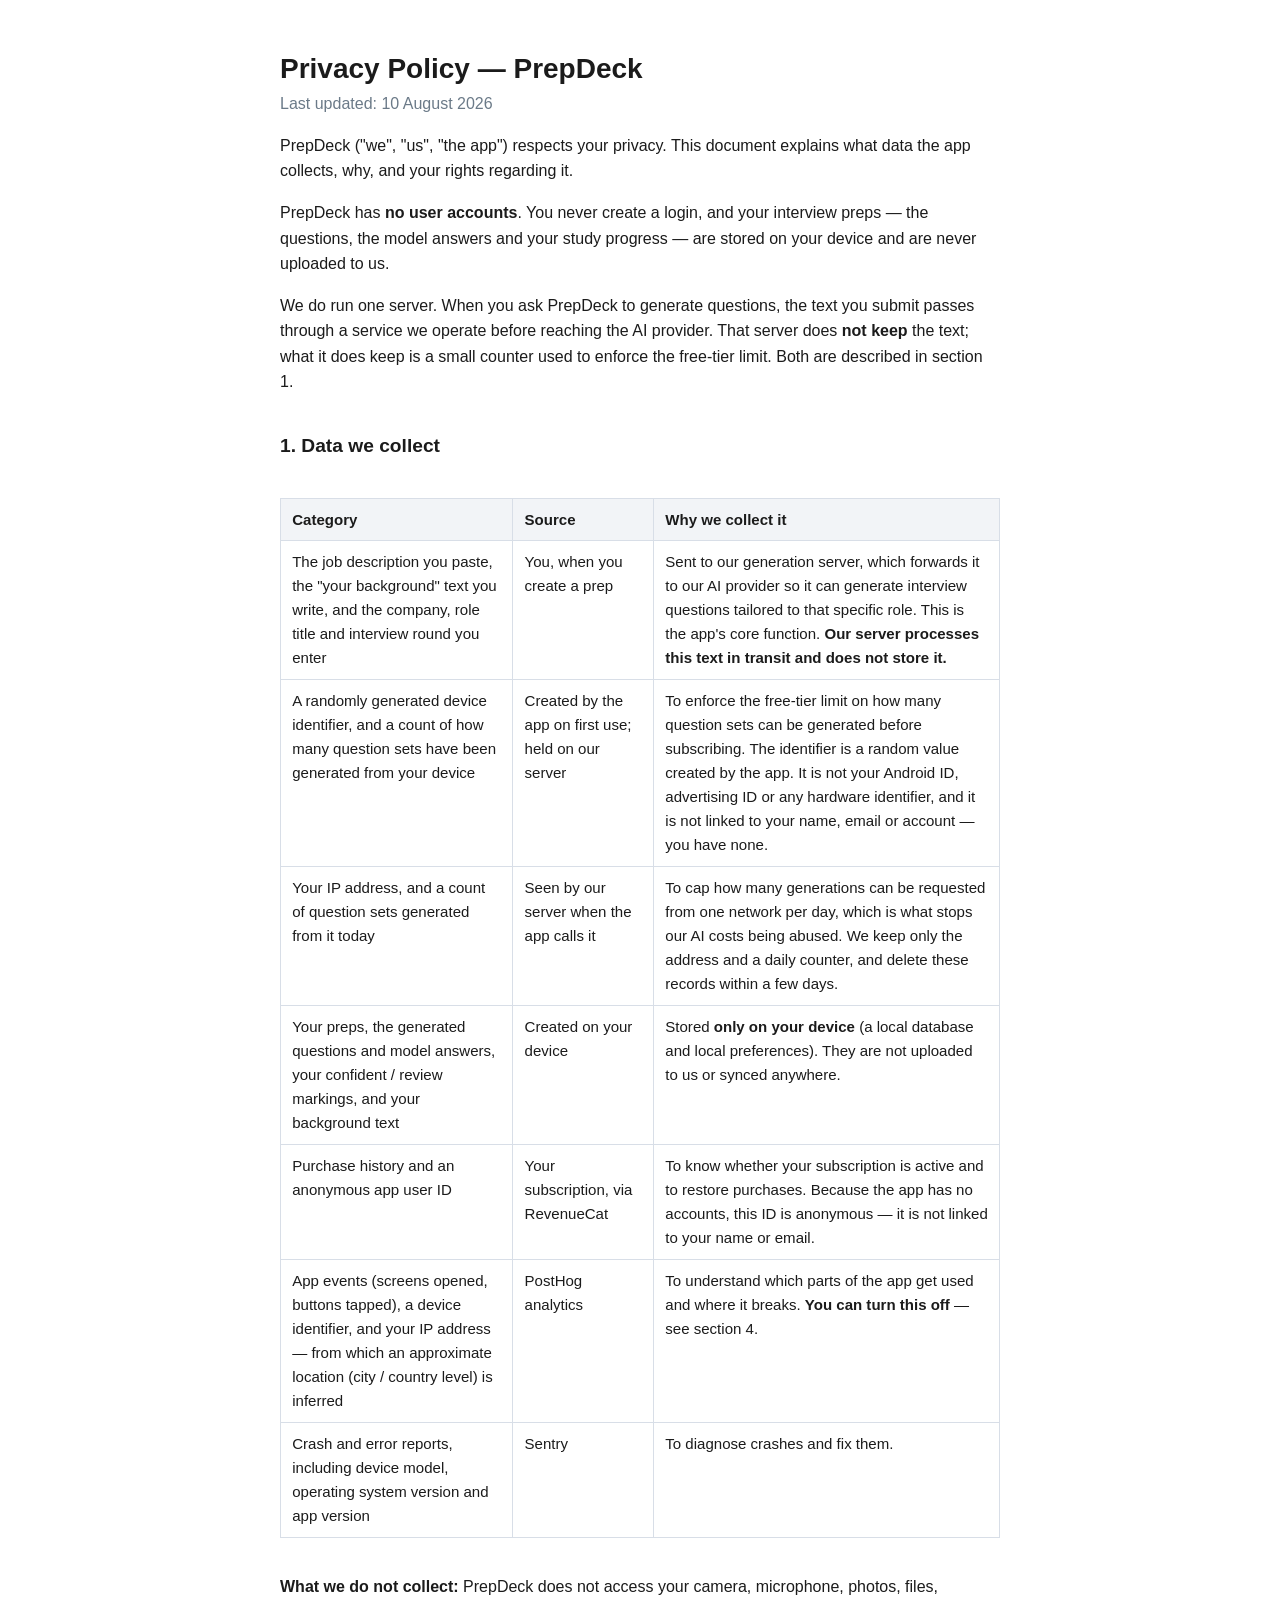
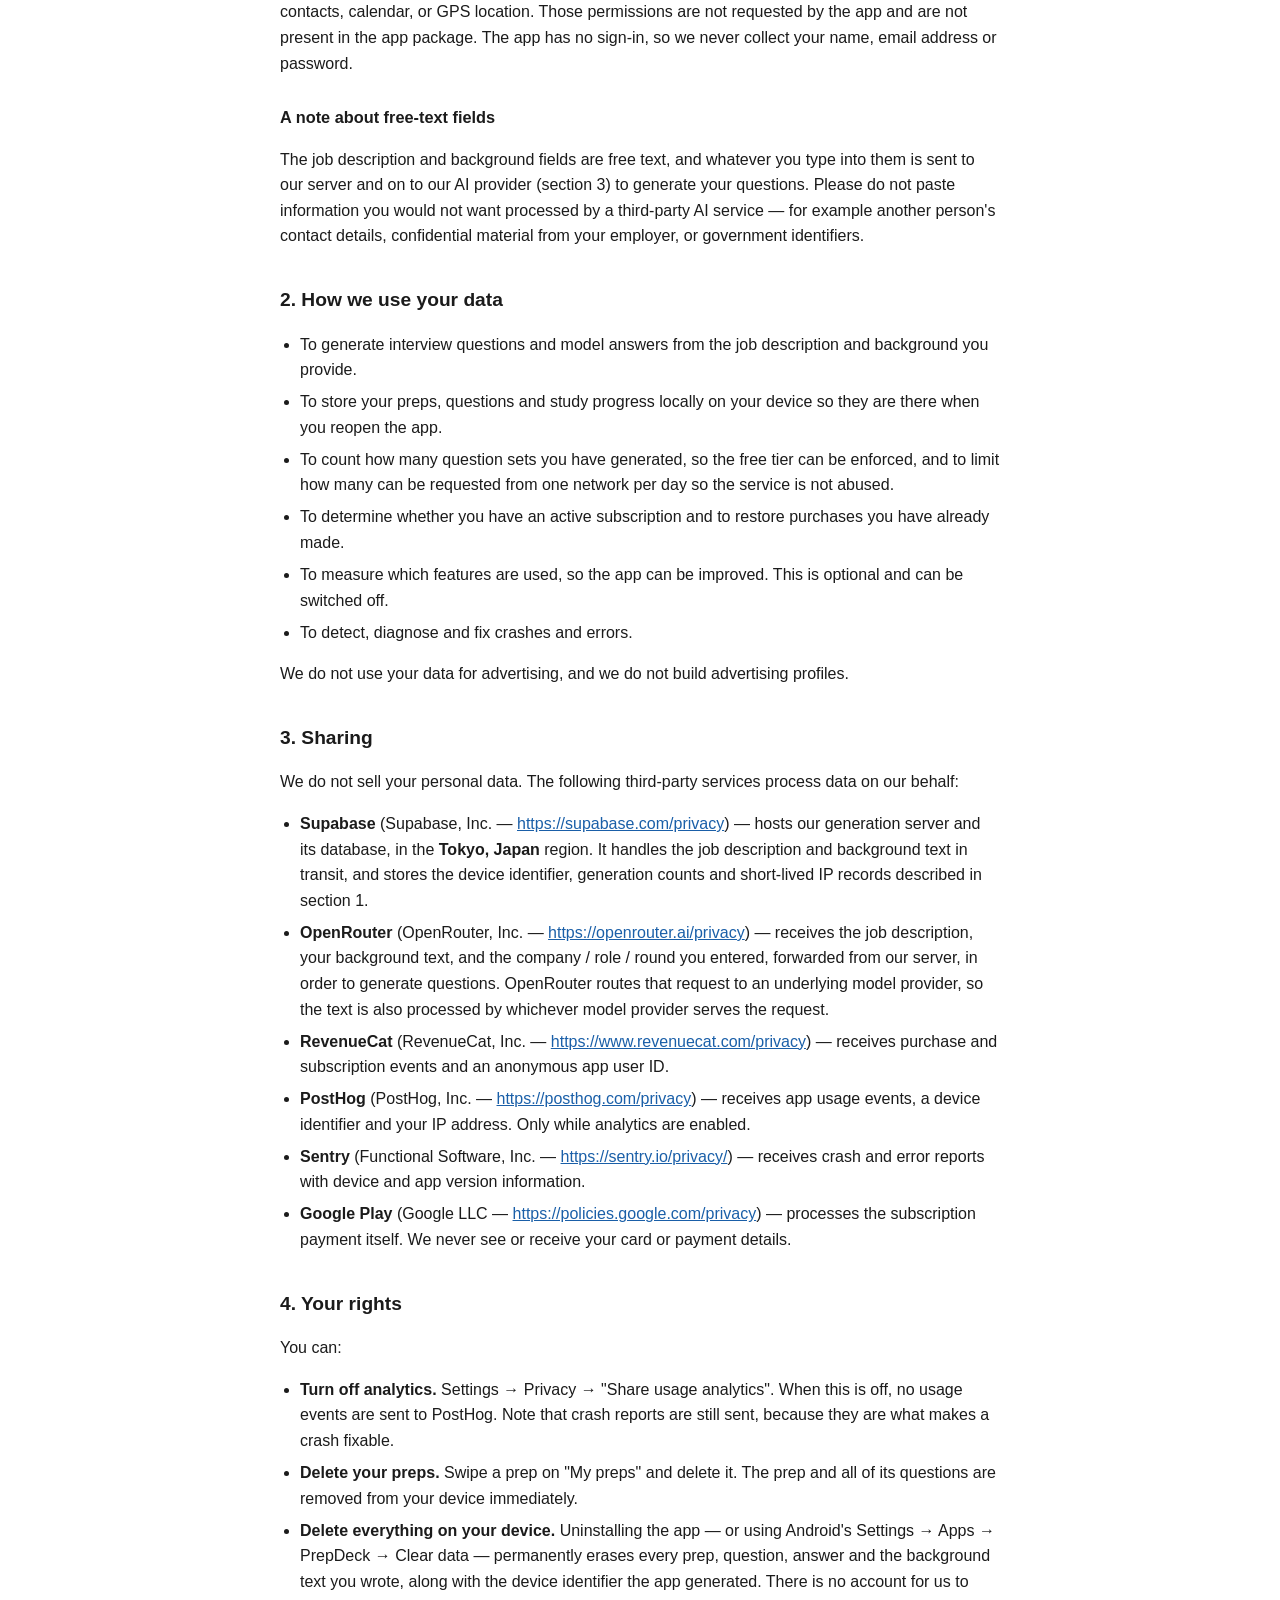
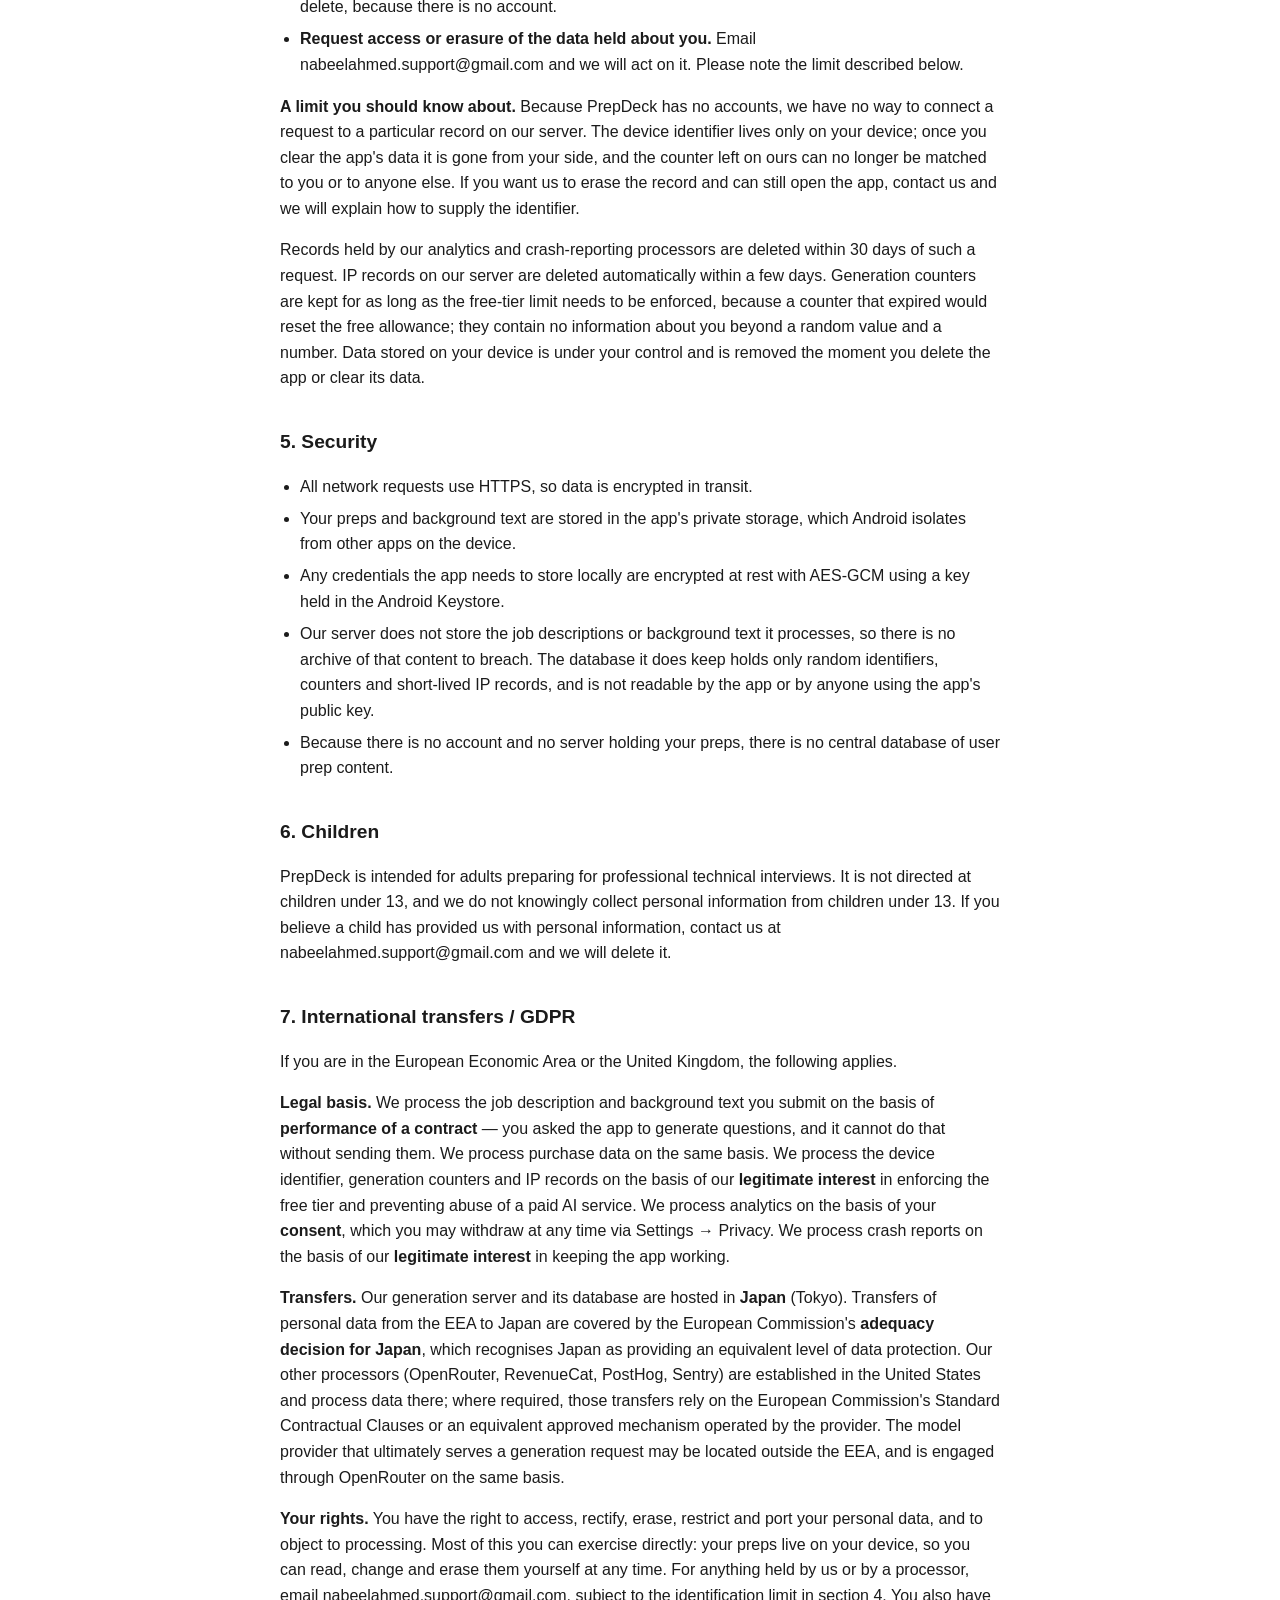
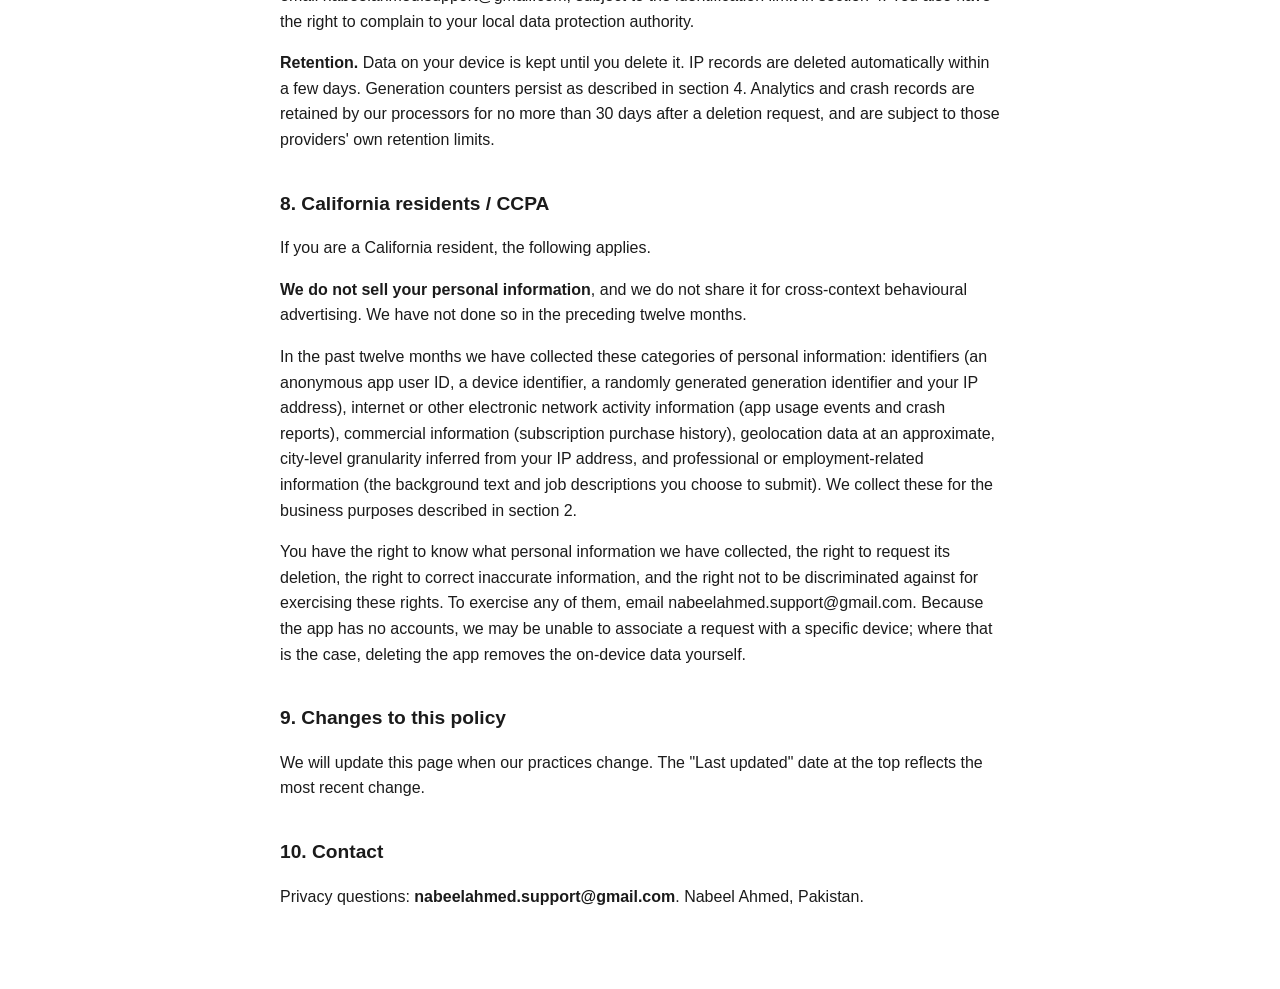
==== index.html @ ef531837 "PrepDeck privacy policy" ====
<!DOCTYPE html>
<html lang="en">
<head>
<meta charset="utf-8">
<meta name="viewport" content="width=device-width, initial-scale=1">
<title>Privacy Policy — PrepDeck</title>
<style>
  :root { color-scheme: light dark; }
  body {
    font-family: -apple-system, BlinkMacSystemFont, "Segoe UI", Roboto,
                 Helvetica, Arial, sans-serif;
    max-width: 720px;
    margin: 0 auto;
    padding: 2rem 1.25rem 4rem;
    line-height: 1.6;
    color: #1b1b1b;
    background: #ffffff;
  }
  @media (prefers-color-scheme: dark) {
    body { color: #e6e6e6; background: #14181d; }
    a { color: #7fb4e3; }
    th { background: #1e242b; }
    td, th { border-color: #333b44; }
    code { background: #1e242b; }
  }
  h1 { font-size: 1.75rem; line-height: 1.3; margin-bottom: 0.25rem; }
  h2 { font-size: 1.2rem; margin-top: 2.25rem; }
  h3 { font-size: 1.02rem; margin-top: 1.75rem; }
  .updated { color: #6b7a88; margin-top: 0; }
  table { border-collapse: collapse; width: 100%; margin: 1.25rem 0; font-size: 0.94rem; }
  th, td { border: 1px solid #d8dee7; padding: 0.55rem 0.7rem; text-align: left; vertical-align: top; }
  th { background: #f2f4f7; }
  .table-wrap { overflow-x: auto; }
  a { color: #1a5fa8; }
  ul { padding-left: 1.25rem; }
  li { margin: 0.4rem 0; }
</style>
</head>
<body>

<h1>Privacy Policy — PrepDeck</h1>

<p class="updated">Last updated: 10 August 2026</p>

<p>PrepDeck ("we", "us", "the app") respects your privacy. This document explains what data the app collects, why, and your rights regarding it.</p>

<p>PrepDeck has <strong>no user accounts</strong>. You never create a login, and your interview preps — the questions, the model answers and your study progress — are stored on your device and are never uploaded to us.</p>

<p>We do run one server. When you ask PrepDeck to generate questions, the text you submit passes through a service we operate before reaching the AI provider. That server does <strong>not keep</strong> the text; what it does keep is a small counter used to enforce the free-tier limit. Both are described in section 1.</p>

<h2>1. Data we collect</h2>

<div class="table-wrap">
<table>

<thead><tr><th>Category</th><th>Source</th><th>Why we collect it</th></tr></thead>

<tbody>

<tr><td>The job description you paste, the "your background" text you write, and the company, role title and interview round you enter</td><td>You, when you create a prep</td><td>Sent to our generation server, which forwards it to our AI provider so it can generate interview questions tailored to that specific role. This is the app's core function. <strong>Our server processes this text in transit and does not store it.</strong></td></tr>

<tr><td>A randomly generated device identifier, and a count of how many question sets have been generated from your device</td><td>Created by the app on first use; held on our server</td><td>To enforce the free-tier limit on how many question sets can be generated before subscribing. The identifier is a random value created by the app. It is not your Android ID, advertising ID or any hardware identifier, and it is not linked to your name, email or account — you have none.</td></tr>

<tr><td>Your IP address, and a count of question sets generated from it today</td><td>Seen by our server when the app calls it</td><td>To cap how many generations can be requested from one network per day, which is what stops our AI costs being abused. We keep only the address and a daily counter, and delete these records within a few days.</td></tr>

<tr><td>Your preps, the generated questions and model answers, your confident / review markings, and your background text</td><td>Created on your device</td><td>Stored <strong>only on your device</strong> (a local database and local preferences). They are not uploaded to us or synced anywhere.</td></tr>

<tr><td>Purchase history and an anonymous app user ID</td><td>Your subscription, via RevenueCat</td><td>To know whether your subscription is active and to restore purchases. Because the app has no accounts, this ID is anonymous — it is not linked to your name or email.</td></tr>

<tr><td>App events (screens opened, buttons tapped), a device identifier, and your IP address — from which an approximate location (city / country level) is inferred</td><td>PostHog analytics</td><td>To understand which parts of the app get used and where it breaks. <strong>You can turn this off</strong> — see section 4.</td></tr>

<tr><td>Crash and error reports, including device model, operating system version and app version</td><td>Sentry</td><td>To diagnose crashes and fix them.</td></tr>

</tbody>
</table>
</div>

<p><strong>What we do not collect:</strong> PrepDeck does not access your camera, microphone, photos, files, contacts, calendar, or GPS location. Those permissions are not requested by the app and are not present in the app package. The app has no sign-in, so we never collect your name, email address or password.</p>

<h3>A note about free-text fields</h3>

<p>The job description and background fields are free text, and whatever you type into them is sent to our server and on to our AI provider (section 3) to generate your questions. Please do not paste information you would not want processed by a third-party AI service — for example another person's contact details, confidential material from your employer, or government identifiers.</p>

<h2>2. How we use your data</h2>

<ul>

<li>To generate interview questions and model answers from the job description and background you provide.</li>

<li>To store your preps, questions and study progress locally on your device so they are there when you reopen the app.</li>

<li>To count how many question sets you have generated, so the free tier can be enforced, and to limit how many can be requested from one network per day so the service is not abused.</li>

<li>To determine whether you have an active subscription and to restore purchases you have already made.</li>

<li>To measure which features are used, so the app can be improved. This is optional and can be switched off.</li>

<li>To detect, diagnose and fix crashes and errors.</li>

</ul>

<p>We do not use your data for advertising, and we do not build advertising profiles.</p>

<h2>3. Sharing</h2>

<p>We do not sell your personal data. The following third-party services process data on our behalf:</p>

<ul>

<li><strong>Supabase</strong> (Supabase, Inc. — <a href="https://supabase.com/privacy">https://supabase.com/privacy</a>) — hosts our generation server and its database, in the <strong>Tokyo, Japan</strong> region. It handles the job description and background text in transit, and stores the device identifier, generation counts and short-lived IP records described in section 1.</li>

<li><strong>OpenRouter</strong> (OpenRouter, Inc. — <a href="https://openrouter.ai/privacy">https://openrouter.ai/privacy</a>) — receives the job description, your background text, and the company / role / round you entered, forwarded from our server, in order to generate questions. OpenRouter routes that request to an underlying model provider, so the text is also processed by whichever model provider serves the request.</li>

<li><strong>RevenueCat</strong> (RevenueCat, Inc. — <a href="https://www.revenuecat.com/privacy">https://www.revenuecat.com/privacy</a>) — receives purchase and subscription events and an anonymous app user ID.</li>

<li><strong>PostHog</strong> (PostHog, Inc. — <a href="https://posthog.com/privacy">https://posthog.com/privacy</a>) — receives app usage events, a device identifier and your IP address. Only while analytics are enabled.</li>

<li><strong>Sentry</strong> (Functional Software, Inc. — <a href="https://sentry.io/privacy/">https://sentry.io/privacy/</a>) — receives crash and error reports with device and app version information.</li>

<li><strong>Google Play</strong> (Google LLC — <a href="https://policies.google.com/privacy">https://policies.google.com/privacy</a>) — processes the subscription payment itself. We never see or receive your card or payment details.</li>

</ul>

<h2>4. Your rights</h2>

<p>You can:</p>

<ul>

<li><strong>Turn off analytics.</strong> Settings → Privacy → "Share usage analytics". When this is off, no usage events are sent to PostHog. Note that crash reports are still sent, because they are what makes a crash fixable.</li>

<li><strong>Delete your preps.</strong> Swipe a prep on "My preps" and delete it. The prep and all of its questions are removed from your device immediately.</li>

<li><strong>Delete everything on your device.</strong> Uninstalling the app — or using Android's Settings → Apps → PrepDeck → Clear data — permanently erases every prep, question, answer and the background text you wrote, along with the device identifier the app generated. There is no account for us to delete, because there is no account.</li>

<li><strong>Request access or erasure of the data held about you.</strong> Email nabeelahmed.support@gmail.com and we will act on it. Please note the limit described below.</li>

</ul>

<p><strong>A limit you should know about.</strong> Because PrepDeck has no accounts, we have no way to connect a request to a particular record on our server. The device identifier lives only on your device; once you clear the app's data it is gone from your side, and the counter left on ours can no longer be matched to you or to anyone else. If you want us to erase the record and can still open the app, contact us and we will explain how to supply the identifier.</p>

<p>Records held by our analytics and crash-reporting processors are deleted within 30 days of such a request. IP records on our server are deleted automatically within a few days. Generation counters are kept for as long as the free-tier limit needs to be enforced, because a counter that expired would reset the free allowance; they contain no information about you beyond a random value and a number. Data stored on your device is under your control and is removed the moment you delete the app or clear its data.</p>

<h2>5. Security</h2>

<ul>

<li>All network requests use HTTPS, so data is encrypted in transit.</li>

<li>Your preps and background text are stored in the app's private storage, which Android isolates from other apps on the device.</li>

<li>Any credentials the app needs to store locally are encrypted at rest with AES-GCM using a key held in the Android Keystore.</li>

<li>Our server does not store the job descriptions or background text it processes, so there is no archive of that content to breach. The database it does keep holds only random identifiers, counters and short-lived IP records, and is not readable by the app or by anyone using the app's public key.</li>

<li>Because there is no account and no server holding your preps, there is no central database of user prep content.</li>

</ul>

<h2>6. Children</h2>

<p>PrepDeck is intended for adults preparing for professional technical interviews. It is not directed at children under 13, and we do not knowingly collect personal information from children under 13. If you believe a child has provided us with personal information, contact us at nabeelahmed.support@gmail.com and we will delete it.</p>

<h2>7. International transfers / GDPR</h2>

<p>If you are in the European Economic Area or the United Kingdom, the following applies.</p>

<p><strong>Legal basis.</strong> We process the job description and background text you submit on the basis of <strong>performance of a contract</strong> — you asked the app to generate questions, and it cannot do that without sending them. We process purchase data on the same basis. We process the device identifier, generation counters and IP records on the basis of our <strong>legitimate interest</strong> in enforcing the free tier and preventing abuse of a paid AI service. We process analytics on the basis of your <strong>consent</strong>, which you may withdraw at any time via Settings → Privacy. We process crash reports on the basis of our <strong>legitimate interest</strong> in keeping the app working.</p>

<p><strong>Transfers.</strong> Our generation server and its database are hosted in <strong>Japan</strong> (Tokyo). Transfers of personal data from the EEA to Japan are covered by the European Commission's <strong>adequacy decision for Japan</strong>, which recognises Japan as providing an equivalent level of data protection. Our other processors (OpenRouter, RevenueCat, PostHog, Sentry) are established in the United States and process data there; where required, those transfers rely on the European Commission's Standard Contractual Clauses or an equivalent approved mechanism operated by the provider. The model provider that ultimately serves a generation request may be located outside the EEA, and is engaged through OpenRouter on the same basis.</p>

<p><strong>Your rights.</strong> You have the right to access, rectify, erase, restrict and port your personal data, and to object to processing. Most of this you can exercise directly: your preps live on your device, so you can read, change and erase them yourself at any time. For anything held by us or by a processor, email nabeelahmed.support@gmail.com, subject to the identification limit in section 4. You also have the right to complain to your local data protection authority.</p>

<p><strong>Retention.</strong> Data on your device is kept until you delete it. IP records are deleted automatically within a few days. Generation counters persist as described in section 4. Analytics and crash records are retained by our processors for no more than 30 days after a deletion request, and are subject to those providers' own retention limits.</p>

<h2>8. California residents / CCPA</h2>

<p>If you are a California resident, the following applies.</p>

<p><strong>We do not sell your personal information</strong>, and we do not share it for cross-context behavioural advertising. We have not done so in the preceding twelve months.</p>

<p>In the past twelve months we have collected these categories of personal information: identifiers (an anonymous app user ID, a device identifier, a randomly generated generation identifier and your IP address), internet or other electronic network activity information (app usage events and crash reports), commercial information (subscription purchase history), geolocation data at an approximate, city-level granularity inferred from your IP address, and professional or employment-related information (the background text and job descriptions you choose to submit). We collect these for the business purposes described in section 2.</p>

<p>You have the right to know what personal information we have collected, the right to request its deletion, the right to correct inaccurate information, and the right not to be discriminated against for exercising these rights. To exercise any of them, email nabeelahmed.support@gmail.com. Because the app has no accounts, we may be unable to associate a request with a specific device; where that is the case, deleting the app removes the on-device data yourself.</p>

<h2>9. Changes to this policy</h2>

<p>We will update this page when our practices change. The "Last updated" date at the top reflects the most recent change.</p>

<h2>10. Contact</h2>

<p>Privacy questions: <strong>nabeelahmed.support@gmail.com</strong>. Nabeel Ahmed, Pakistan.</p>

</body>
</html>
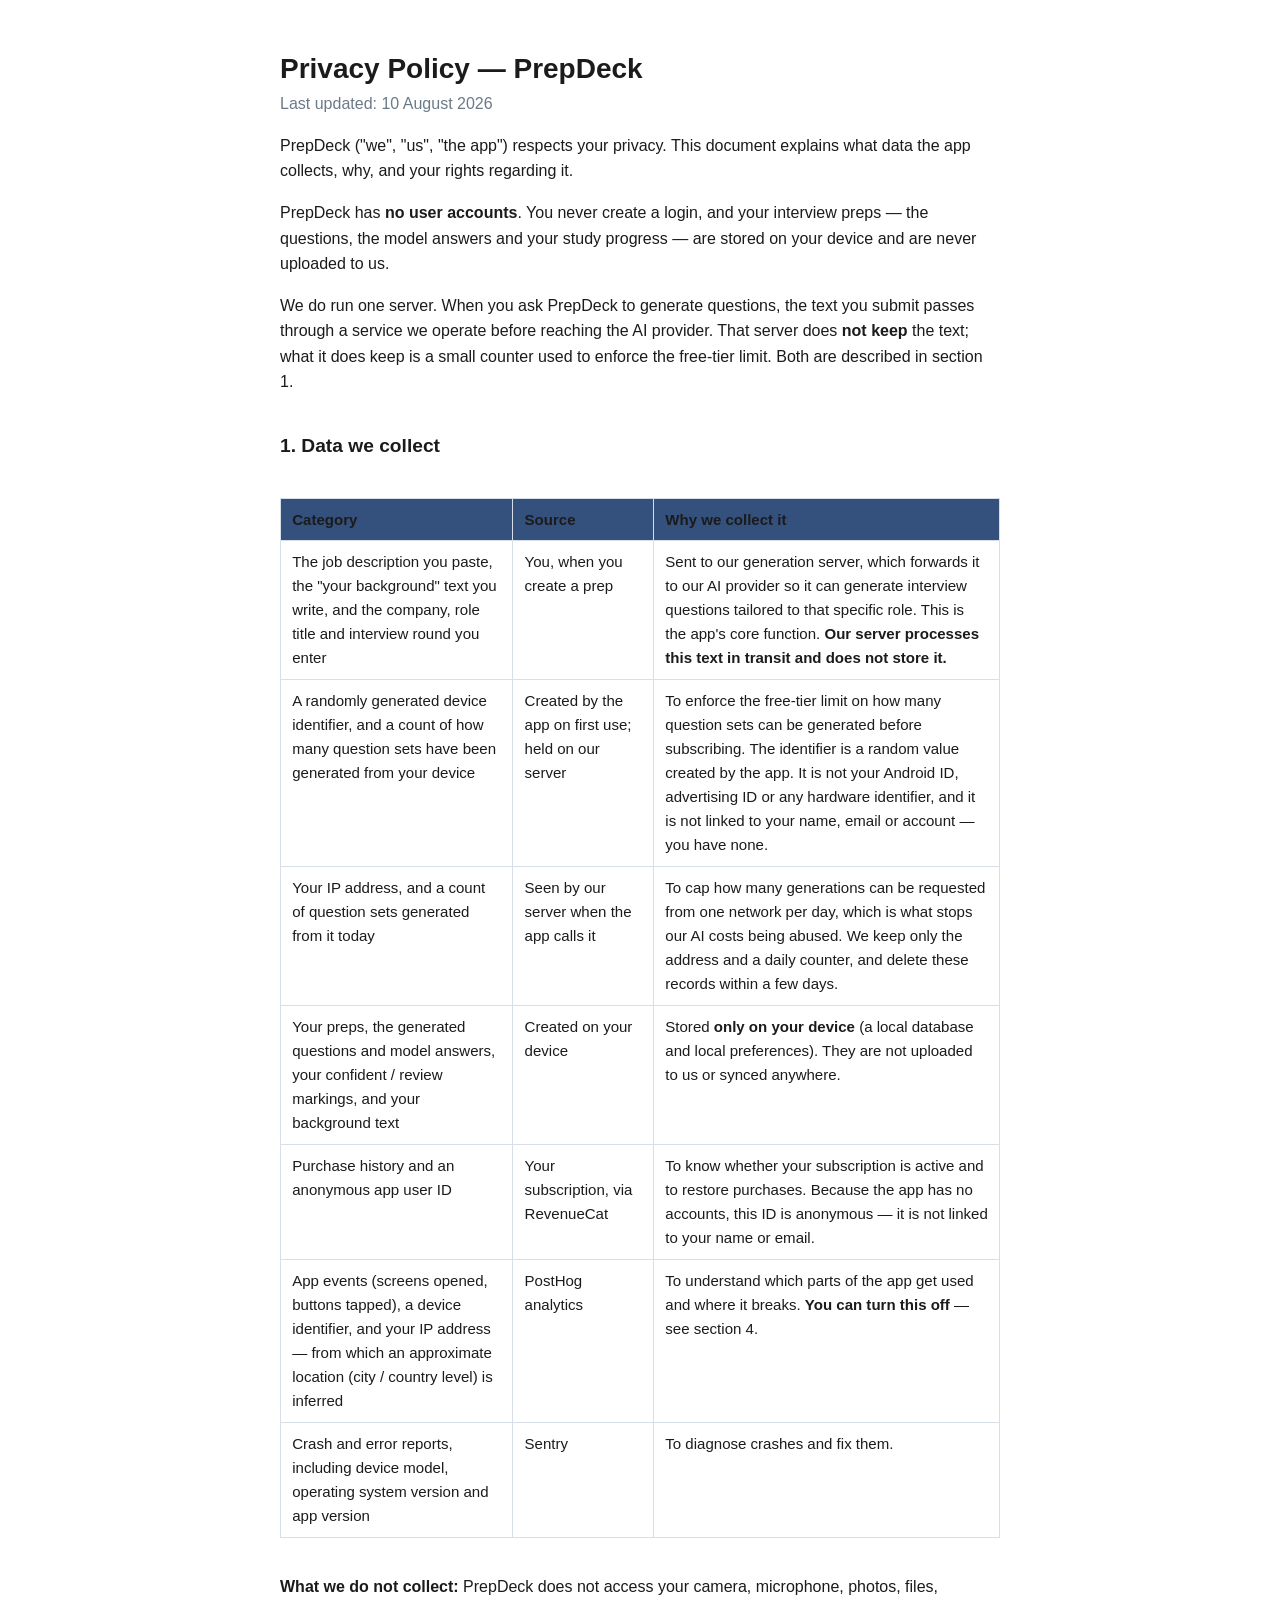
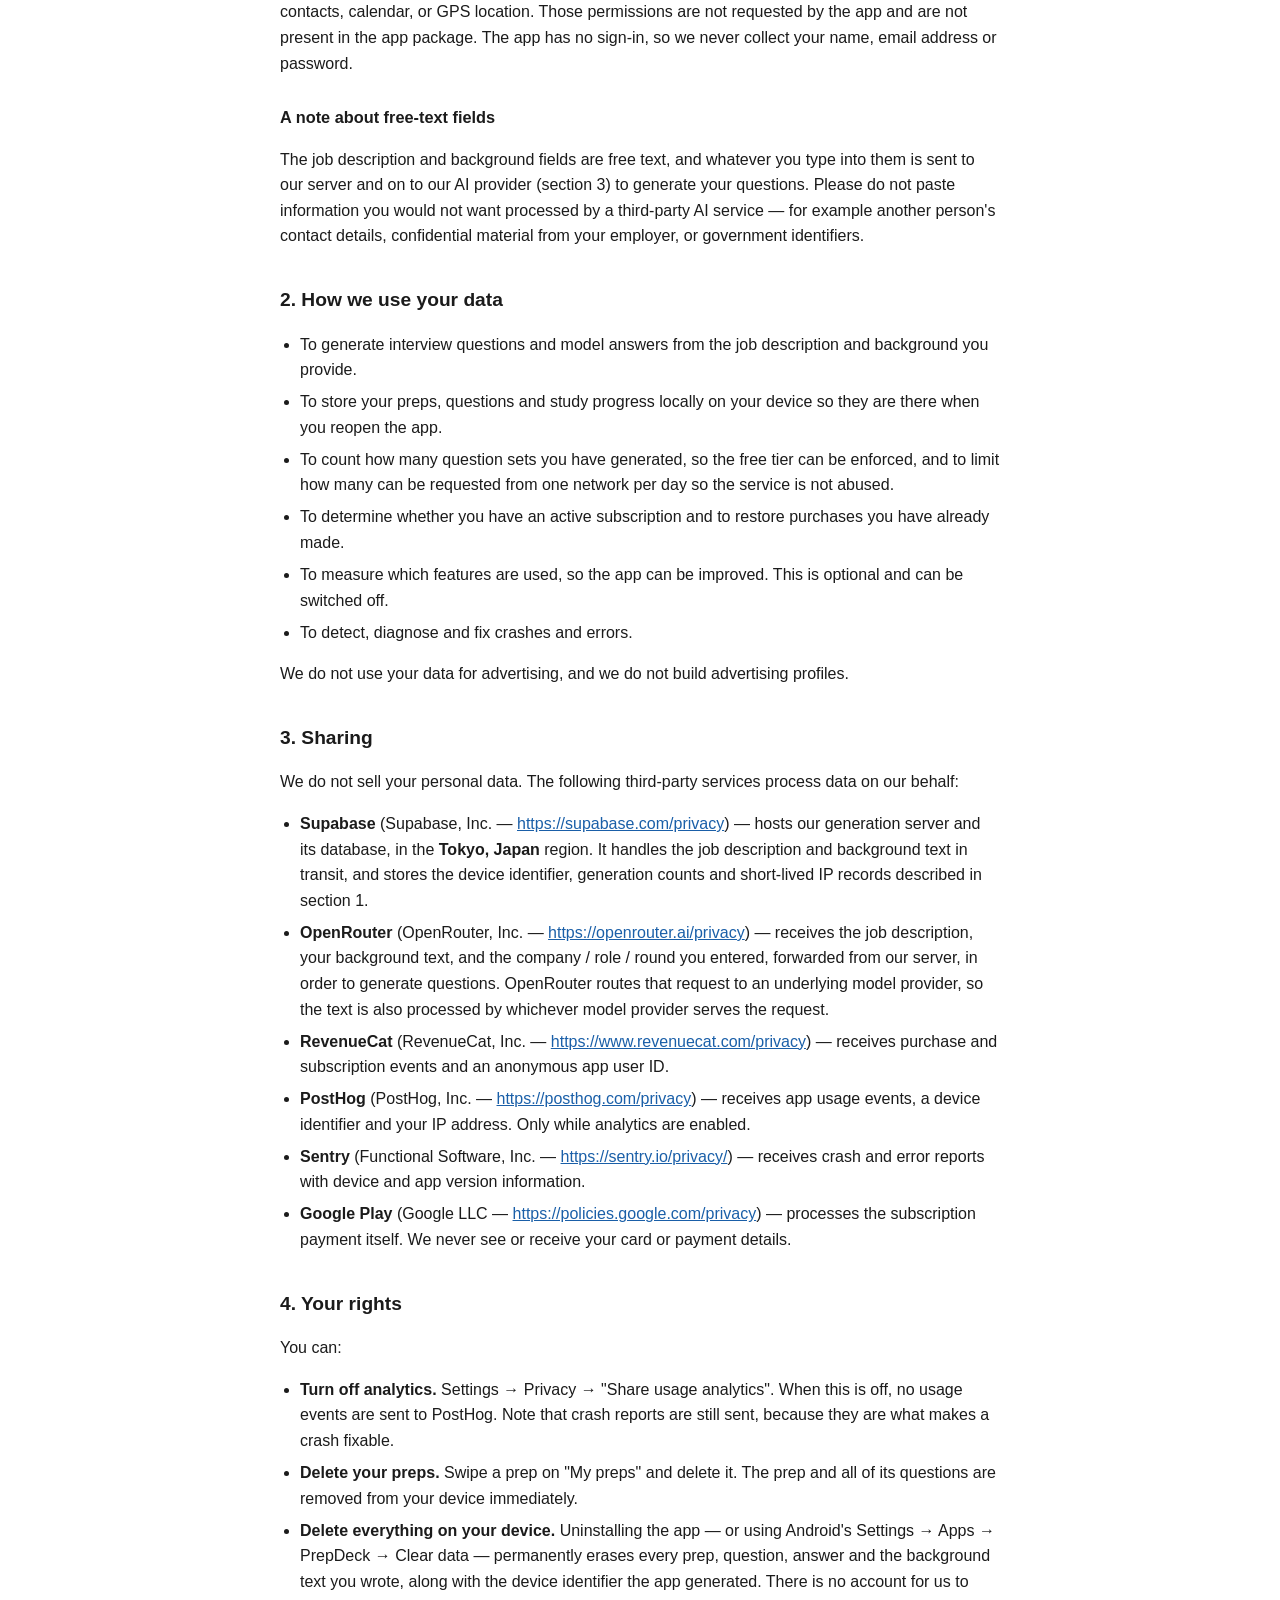
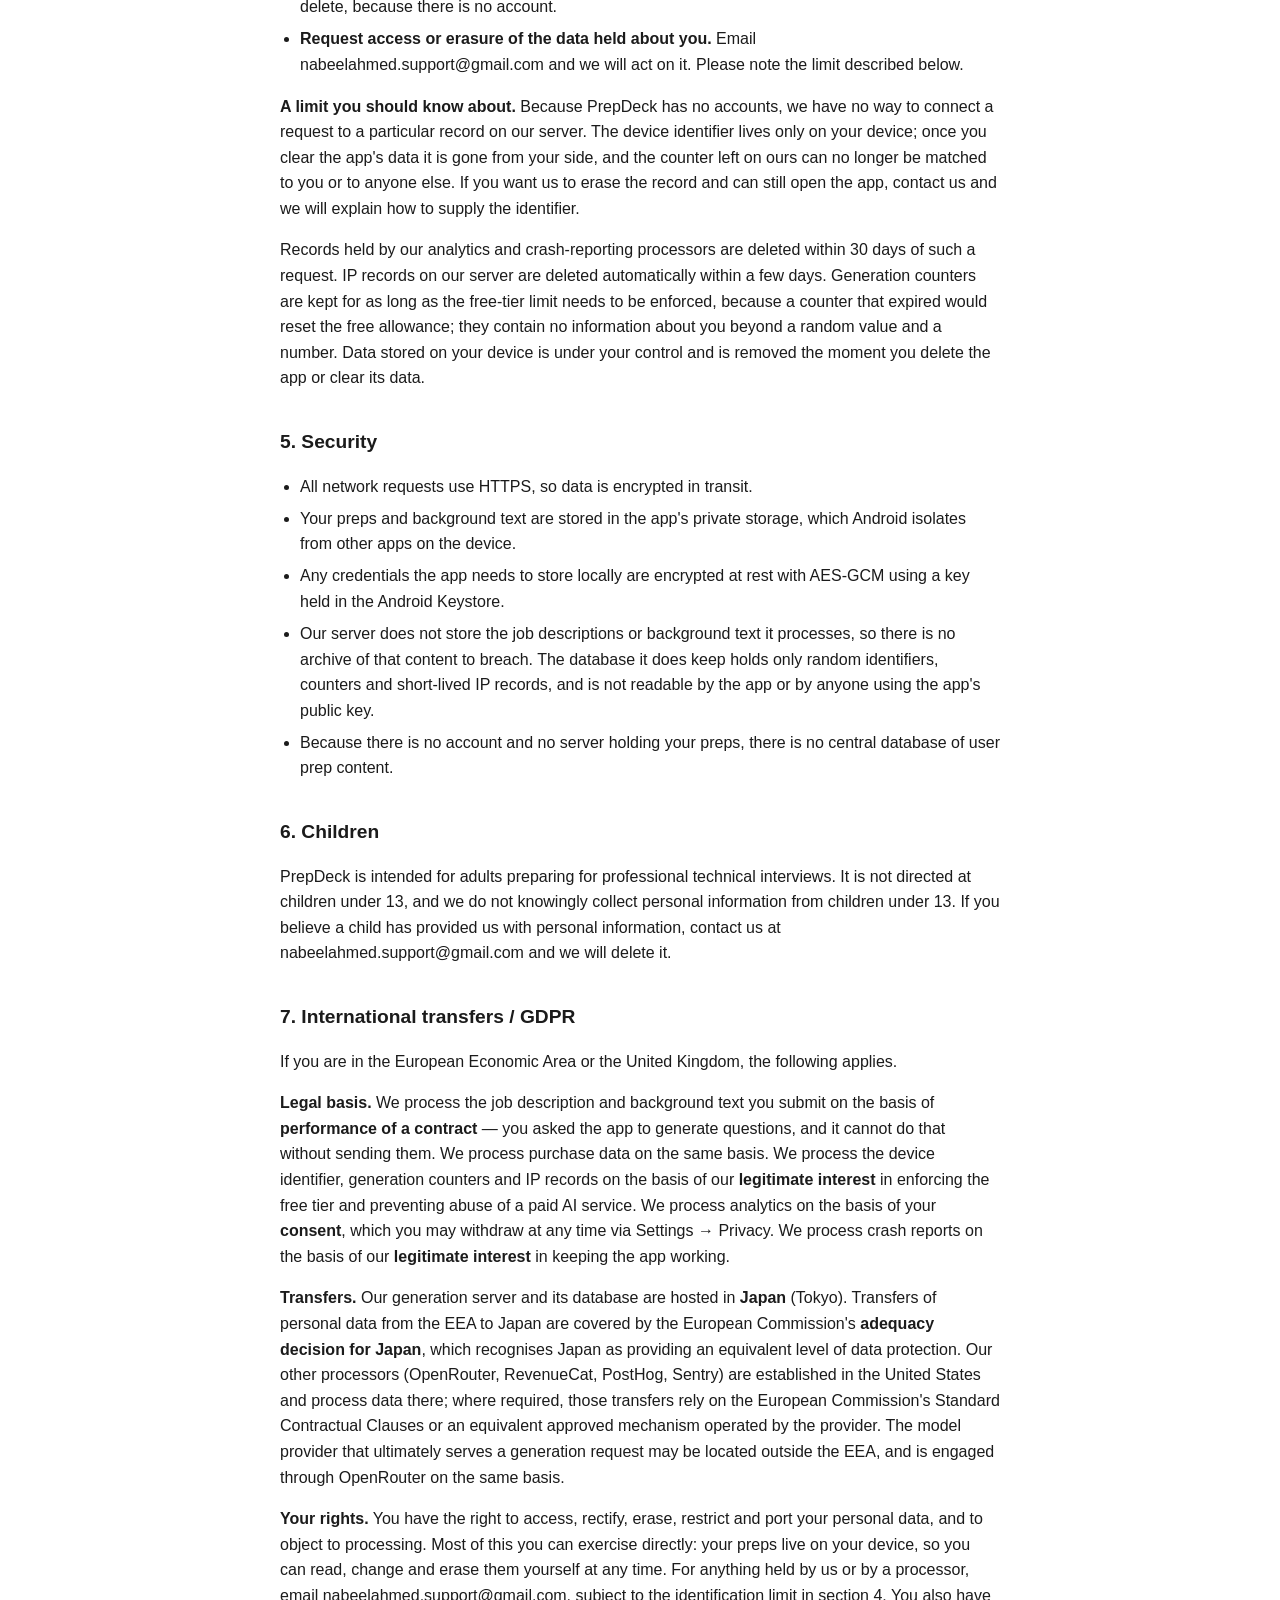
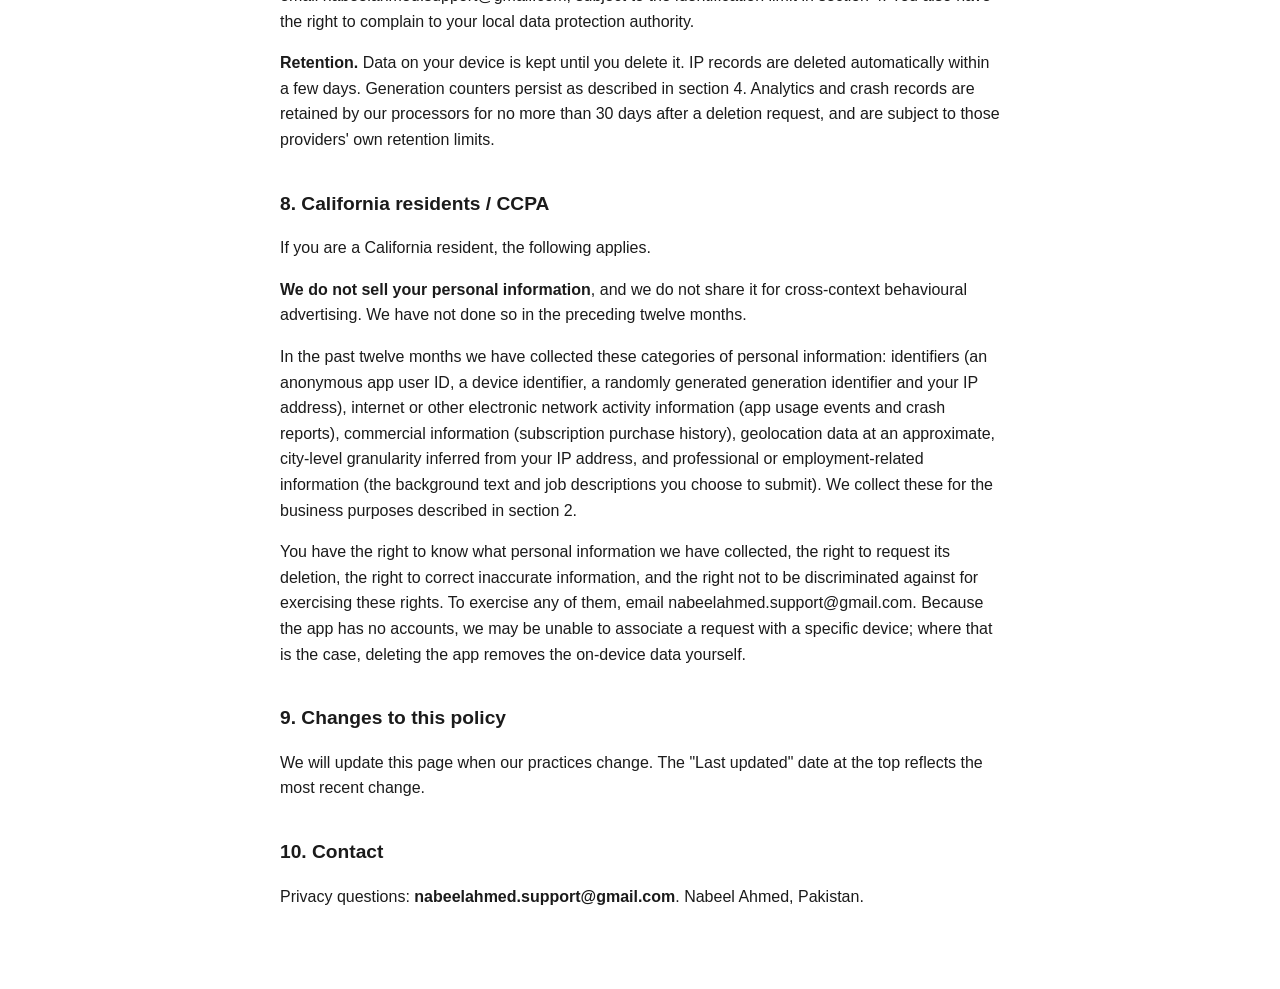
==== commit fdbf11dc: "Change table header background color in dark mode" ====
--- a/index.html
+++ b/index.html
@@ -19,7 +19,7 @@
   @media (prefers-color-scheme: dark) {
     body { color: #e6e6e6; background: #14181d; }
     a { color: #7fb4e3; }
-    th { background: #1e242b; }
+    th { background: #34517d; }
     td, th { border-color: #333b44; }
     code { background: #1e242b; }
   }
@@ -29,7 +29,7 @@
   .updated { color: #6b7a88; margin-top: 0; }
   table { border-collapse: collapse; width: 100%; margin: 1.25rem 0; font-size: 0.94rem; }
   th, td { border: 1px solid #d8dee7; padding: 0.55rem 0.7rem; text-align: left; vertical-align: top; }
-  th { background: #f2f4f7; }
+  th { background: #34517d; }
   .table-wrap { overflow-x: auto; }
   a { color: #1a5fa8; }
   ul { padding-left: 1.25rem; }
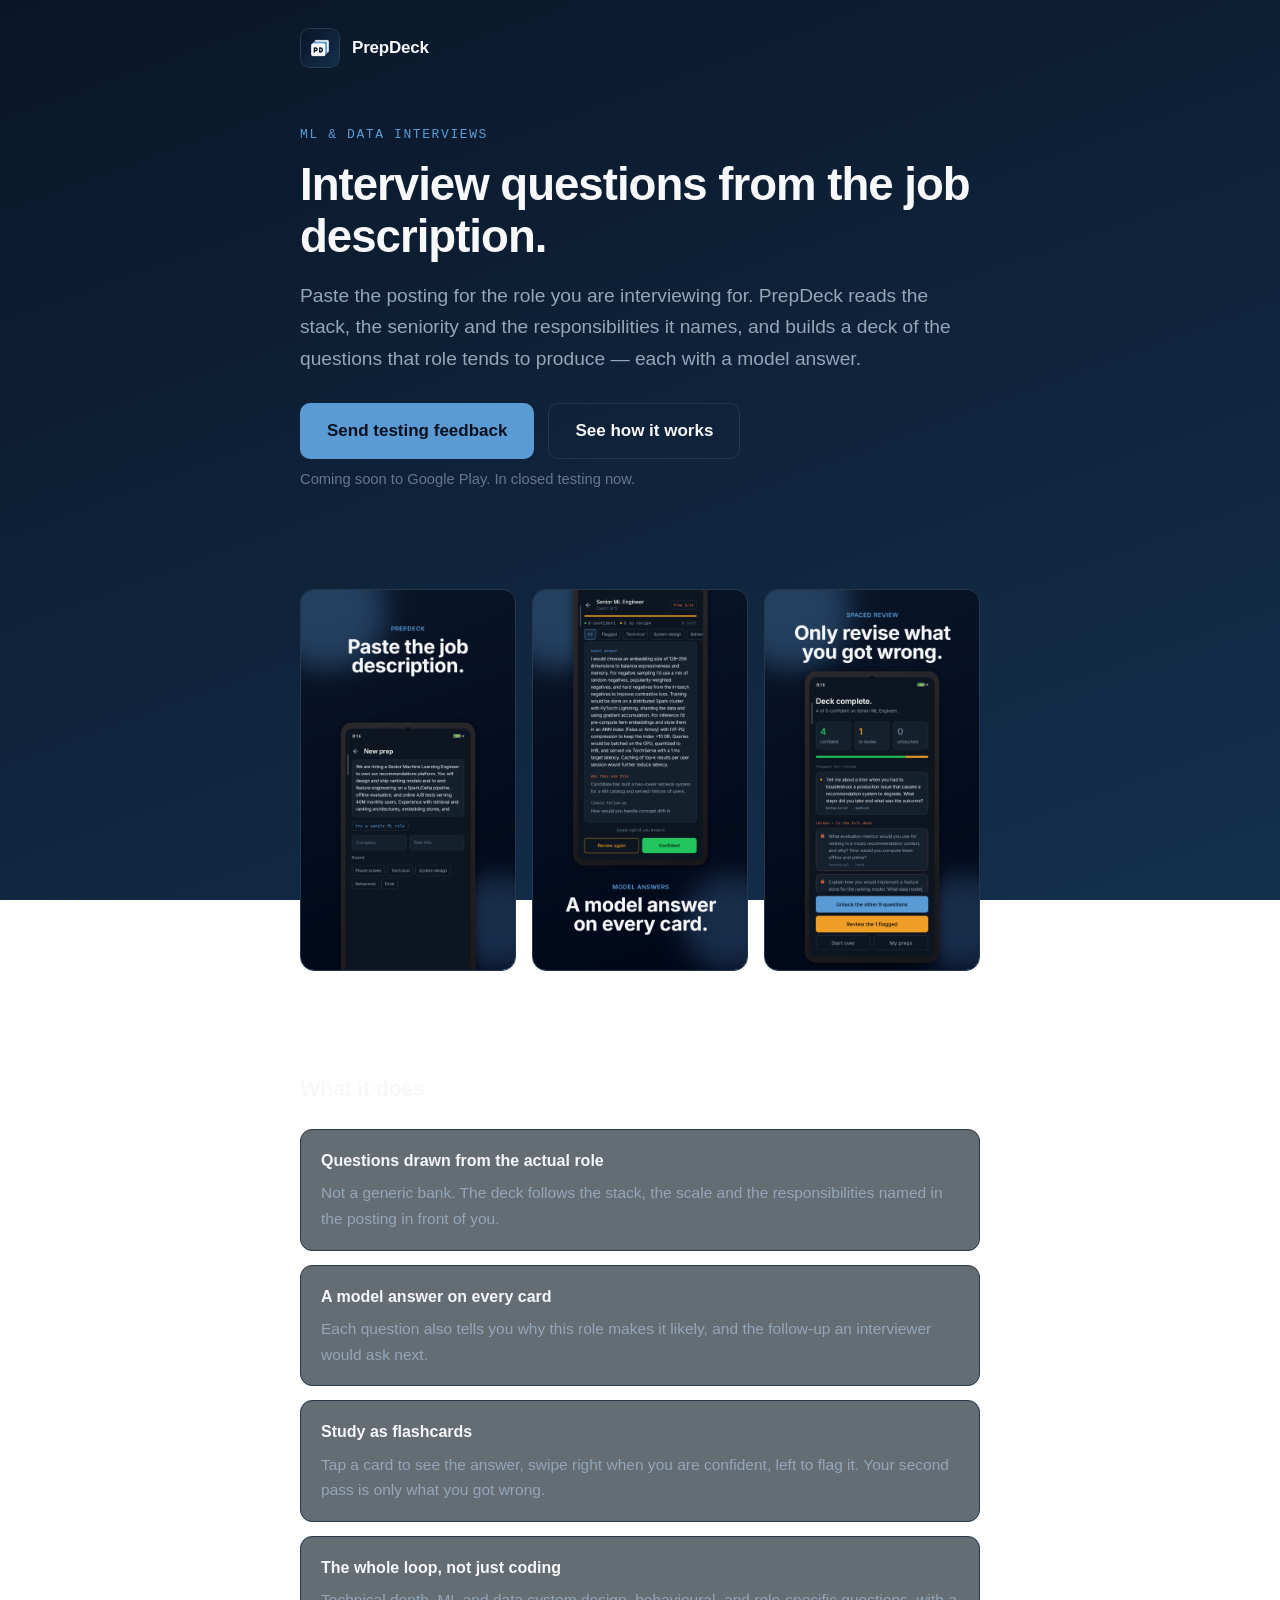
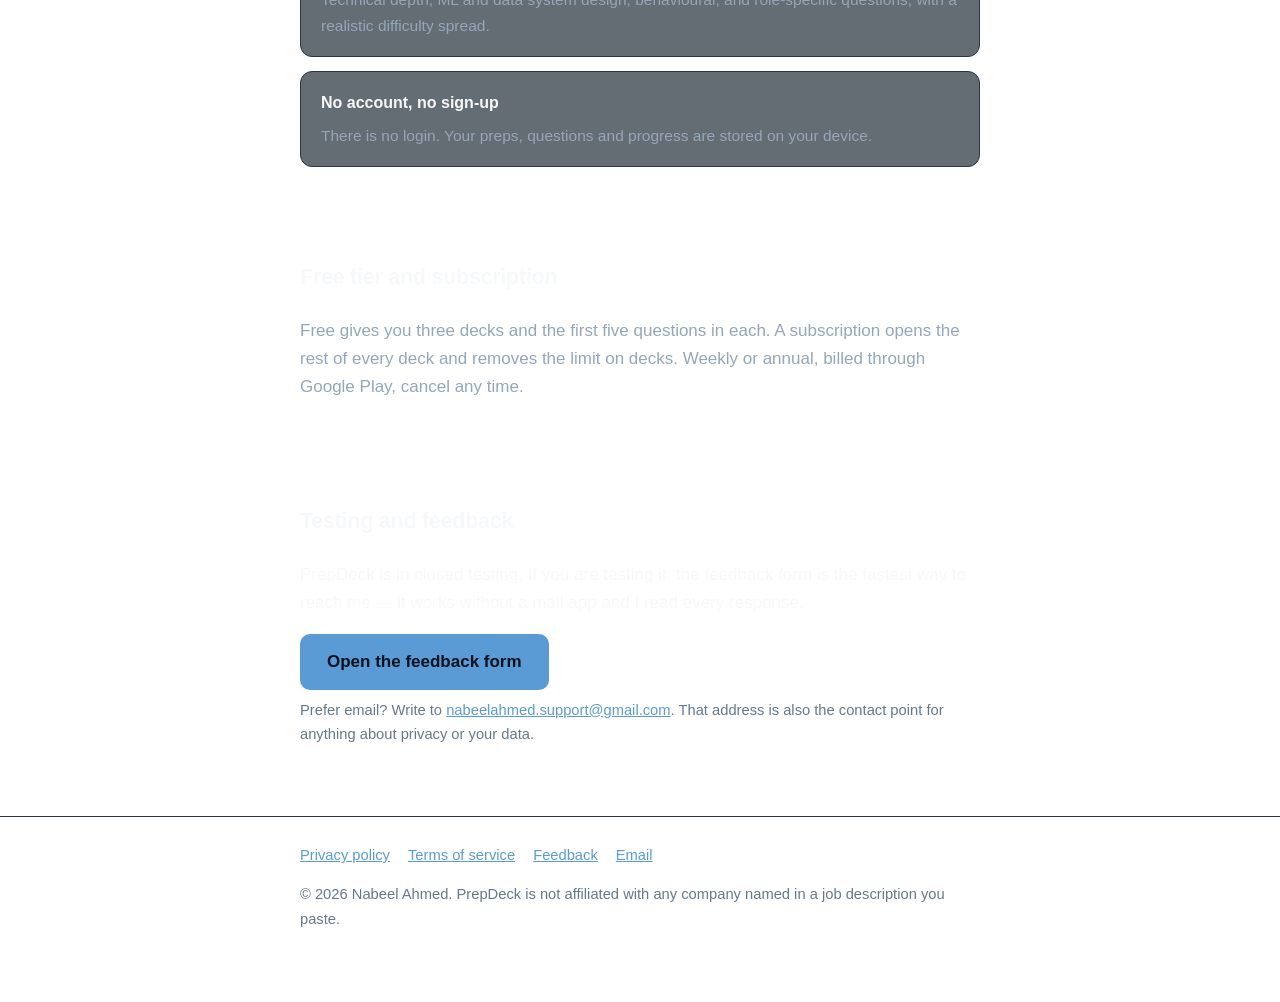
==== commit bc0d8d86: "Add landing page, terms, and put every page on one stylesheet index.html was a second copy of the pr" ====
--- a/index.html
+++ b/index.html
@@ -3,193 +3,124 @@
 <head>
 <meta charset="utf-8">
 <meta name="viewport" content="width=device-width, initial-scale=1">
-<title>Privacy Policy — PrepDeck</title>
-<style>
-  :root { color-scheme: light dark; }
-  body {
-    font-family: -apple-system, BlinkMacSystemFont, "Segoe UI", Roboto,
-                 Helvetica, Arial, sans-serif;
-    max-width: 720px;
-    margin: 0 auto;
-    padding: 2rem 1.25rem 4rem;
-    line-height: 1.6;
-    color: #1b1b1b;
-    background: #ffffff;
-  }
-  @media (prefers-color-scheme: dark) {
-    body { color: #e6e6e6; background: #14181d; }
-    a { color: #7fb4e3; }
-    th { background: #34517d; }
-    td, th { border-color: #333b44; }
-    code { background: #1e242b; }
-  }
-  h1 { font-size: 1.75rem; line-height: 1.3; margin-bottom: 0.25rem; }
-  h2 { font-size: 1.2rem; margin-top: 2.25rem; }
-  h3 { font-size: 1.02rem; margin-top: 1.75rem; }
-  .updated { color: #6b7a88; margin-top: 0; }
-  table { border-collapse: collapse; width: 100%; margin: 1.25rem 0; font-size: 0.94rem; }
-  th, td { border: 1px solid #d8dee7; padding: 0.55rem 0.7rem; text-align: left; vertical-align: top; }
-  th { background: #34517d; }
-  .table-wrap { overflow-x: auto; }
-  a { color: #1a5fa8; }
-  ul { padding-left: 1.25rem; }
-  li { margin: 0.4rem 0; }
-</style>
+<title>PrepDeck — interview questions from the job description</title>
+<meta name="description" content="Paste an ML or data job description. Get the interview questions that role will actually ask, each with a model answer.">
+<link rel="icon" href="assets/icon.png">
+<link rel="stylesheet" href="styles.css">
 </head>
 <body>
 
-<h1>Privacy Policy — PrepDeck</h1>
+<header class="site">
+  <div class="wrap">
+    <a class="brand" href="index.html">
+      <img src="assets/icon.png" alt="PrepDeck app icon">
+      <span>PrepDeck</span>
+    </a>
+  </div>
+</header>
 
-<p class="updated">Last updated: 10 August 2026</p>
+<main>
 
-<p>PrepDeck ("we", "us", "the app") respects your privacy. This document explains what data the app collects, why, and your rights regarding it.</p>
+  <section class="hero">
+    <div class="wrap">
+      <p class="kicker">ML &amp; data interviews</p>
+      <h1>Interview questions from the job description.</h1>
+      <p class="lede">
+        Paste the posting for the role you are interviewing for. PrepDeck reads the
+        stack, the seniority and the responsibilities it names, and builds a deck of
+        the questions that role tends to produce — each with a model answer.
+      </p>
+      <div class="cta-row">
+        <a class="btn" href="https://forms.gle/MzrHFLdqTNHvTrN6A" target="_blank" rel="noopener">Send testing feedback</a>
+        <a class="btn secondary" href="#features">See how it works</a>
+      </div>
+      <p class="note">Coming soon to Google Play. In closed testing now.</p>
+    </div>
+  </section>
 
-<p>PrepDeck has <strong>no user accounts</strong>. You never create a login, and your interview preps — the questions, the model answers and your study progress — are stored on your device and are never uploaded to us.</p>
+  <section>
+    <div class="wrap">
+      <div class="shots">
+        <img src="assets/1.png" alt="Pasting a machine learning job description into PrepDeck">
+        <img src="assets/3.png" alt="A study card showing the model answer, why the question is asked, and the likely follow-up">
+        <img src="assets/4.png" alt="Deck complete screen showing four questions confident and one flagged for review">
+      </div>
+    </div>
+  </section>
 
-<p>We do run one server. When you ask PrepDeck to generate questions, the text you submit passes through a service we operate before reaching the AI provider. That server does <strong>not keep</strong> the text; what it does keep is a small counter used to enforce the free-tier limit. Both are described in section 1.</p>
+  <section id="features">
+    <div class="wrap">
+      <h2>What it does</h2>
+      <ul class="features">
+        <li>
+          <h3>Questions drawn from the actual role</h3>
+          <p>Not a generic bank. The deck follows the stack, the scale and the
+             responsibilities named in the posting in front of you.</p>
+        </li>
+        <li>
+          <h3>A model answer on every card</h3>
+          <p>Each question also tells you why this role makes it likely, and the
+             follow-up an interviewer would ask next.</p>
+        </li>
+        <li>
+          <h3>Study as flashcards</h3>
+          <p>Tap a card to see the answer, swipe right when you are confident, left to
+             flag it. Your second pass is only what you got wrong.</p>
+        </li>
+        <li>
+          <h3>The whole loop, not just coding</h3>
+          <p>Technical depth, ML and data system design, behavioural, and
+             role-specific questions, with a realistic difficulty spread.</p>
+        </li>
+        <li>
+          <h3>No account, no sign-up</h3>
+          <p>There is no login. Your preps, questions and progress are stored on your
+             device.</p>
+        </li>
+      </ul>
+    </div>
+  </section>
 
-<h2>1. Data we collect</h2>
+  <section class="pricing">
+    <div class="wrap">
+      <h2>Free tier and subscription</h2>
+      <p>Free gives you three decks and the first five questions in each. A
+         subscription opens the rest of every deck and removes the limit on decks.
+         Weekly or annual, billed through Google Play, cancel any time.</p>
+    </div>
+  </section>
 
-<div class="table-wrap">
-<table>
+  <section id="contact">
+    <div class="wrap">
+      <h2>Testing and feedback</h2>
+      <p>PrepDeck is in closed testing. If you are testing it, the feedback form is the
+         fastest way to reach me — it works without a mail app and I read every
+         response.</p>
+      <div class="cta-row">
+        <a class="btn" href="https://forms.gle/MzrHFLdqTNHvTrN6A" target="_blank" rel="noopener">Open the feedback form</a>
+      </div>
+      <p class="note">
+        Prefer email? Write to
+        <a href="mailto:nabeelahmed.support@gmail.com">nabeelahmed.support@gmail.com</a>.
+        That address is also the contact point for anything about privacy or your data.
+      </p>
+    </div>
+  </section>
 
-<thead><tr><th>Category</th><th>Source</th><th>Why we collect it</th></tr></thead>
+</main>
 
-<tbody>
-
-<tr><td>The job description you paste, the "your background" text you write, and the company, role title and interview round you enter</td><td>You, when you create a prep</td><td>Sent to our generation server, which forwards it to our AI provider so it can generate interview questions tailored to that specific role. This is the app's core function. <strong>Our server processes this text in transit and does not store it.</strong></td></tr>
-
-<tr><td>A randomly generated device identifier, and a count of how many question sets have been generated from your device</td><td>Created by the app on first use; held on our server</td><td>To enforce the free-tier limit on how many question sets can be generated before subscribing. The identifier is a random value created by the app. It is not your Android ID, advertising ID or any hardware identifier, and it is not linked to your name, email or account — you have none.</td></tr>
-
-<tr><td>Your IP address, and a count of question sets generated from it today</td><td>Seen by our server when the app calls it</td><td>To cap how many generations can be requested from one network per day, which is what stops our AI costs being abused. We keep only the address and a daily counter, and delete these records within a few days.</td></tr>
-
-<tr><td>Your preps, the generated questions and model answers, your confident / review markings, and your background text</td><td>Created on your device</td><td>Stored <strong>only on your device</strong> (a local database and local preferences). They are not uploaded to us or synced anywhere.</td></tr>
-
-<tr><td>Purchase history and an anonymous app user ID</td><td>Your subscription, via RevenueCat</td><td>To know whether your subscription is active and to restore purchases. Because the app has no accounts, this ID is anonymous — it is not linked to your name or email.</td></tr>
-
-<tr><td>App events (screens opened, buttons tapped), a device identifier, and your IP address — from which an approximate location (city / country level) is inferred</td><td>PostHog analytics</td><td>To understand which parts of the app get used and where it breaks. <strong>You can turn this off</strong> — see section 4.</td></tr>
-
-<tr><td>Crash and error reports, including device model, operating system version and app version</td><td>Sentry</td><td>To diagnose crashes and fix them.</td></tr>
-
-</tbody>
-</table>
-</div>
-
-<p><strong>What we do not collect:</strong> PrepDeck does not access your camera, microphone, photos, files, contacts, calendar, or GPS location. Those permissions are not requested by the app and are not present in the app package. The app has no sign-in, so we never collect your name, email address or password.</p>
-
-<h3>A note about free-text fields</h3>
-
-<p>The job description and background fields are free text, and whatever you type into them is sent to our server and on to our AI provider (section 3) to generate your questions. Please do not paste information you would not want processed by a third-party AI service — for example another person's contact details, confidential material from your employer, or government identifiers.</p>
-
-<h2>2. How we use your data</h2>
-
-<ul>
-
-<li>To generate interview questions and model answers from the job description and background you provide.</li>
-
-<li>To store your preps, questions and study progress locally on your device so they are there when you reopen the app.</li>
-
-<li>To count how many question sets you have generated, so the free tier can be enforced, and to limit how many can be requested from one network per day so the service is not abused.</li>
-
-<li>To determine whether you have an active subscription and to restore purchases you have already made.</li>
-
-<li>To measure which features are used, so the app can be improved. This is optional and can be switched off.</li>
-
-<li>To detect, diagnose and fix crashes and errors.</li>
-
-</ul>
-
-<p>We do not use your data for advertising, and we do not build advertising profiles.</p>
-
-<h2>3. Sharing</h2>
-
-<p>We do not sell your personal data. The following third-party services process data on our behalf:</p>
-
-<ul>
-
-<li><strong>Supabase</strong> (Supabase, Inc. — <a href="https://supabase.com/privacy">https://supabase.com/privacy</a>) — hosts our generation server and its database, in the <strong>Tokyo, Japan</strong> region. It handles the job description and background text in transit, and stores the device identifier, generation counts and short-lived IP records described in section 1.</li>
-
-<li><strong>OpenRouter</strong> (OpenRouter, Inc. — <a href="https://openrouter.ai/privacy">https://openrouter.ai/privacy</a>) — receives the job description, your background text, and the company / role / round you entered, forwarded from our server, in order to generate questions. OpenRouter routes that request to an underlying model provider, so the text is also processed by whichever model provider serves the request.</li>
-
-<li><strong>RevenueCat</strong> (RevenueCat, Inc. — <a href="https://www.revenuecat.com/privacy">https://www.revenuecat.com/privacy</a>) — receives purchase and subscription events and an anonymous app user ID.</li>
-
-<li><strong>PostHog</strong> (PostHog, Inc. — <a href="https://posthog.com/privacy">https://posthog.com/privacy</a>) — receives app usage events, a device identifier and your IP address. Only while analytics are enabled.</li>
-
-<li><strong>Sentry</strong> (Functional Software, Inc. — <a href="https://sentry.io/privacy/">https://sentry.io/privacy/</a>) — receives crash and error reports with device and app version information.</li>
-
-<li><strong>Google Play</strong> (Google LLC — <a href="https://policies.google.com/privacy">https://policies.google.com/privacy</a>) — processes the subscription payment itself. We never see or receive your card or payment details.</li>
-
-</ul>
-
-<h2>4. Your rights</h2>
-
-<p>You can:</p>
-
-<ul>
-
-<li><strong>Turn off analytics.</strong> Settings → Privacy → "Share usage analytics". When this is off, no usage events are sent to PostHog. Note that crash reports are still sent, because they are what makes a crash fixable.</li>
-
-<li><strong>Delete your preps.</strong> Swipe a prep on "My preps" and delete it. The prep and all of its questions are removed from your device immediately.</li>
-
-<li><strong>Delete everything on your device.</strong> Uninstalling the app — or using Android's Settings → Apps → PrepDeck → Clear data — permanently erases every prep, question, answer and the background text you wrote, along with the device identifier the app generated. There is no account for us to delete, because there is no account.</li>
-
-<li><strong>Request access or erasure of the data held about you.</strong> Email nabeelahmed.support@gmail.com and we will act on it. Please note the limit described below.</li>
-
-</ul>
-
-<p><strong>A limit you should know about.</strong> Because PrepDeck has no accounts, we have no way to connect a request to a particular record on our server. The device identifier lives only on your device; once you clear the app's data it is gone from your side, and the counter left on ours can no longer be matched to you or to anyone else. If you want us to erase the record and can still open the app, contact us and we will explain how to supply the identifier.</p>
-
-<p>Records held by our analytics and crash-reporting processors are deleted within 30 days of such a request. IP records on our server are deleted automatically within a few days. Generation counters are kept for as long as the free-tier limit needs to be enforced, because a counter that expired would reset the free allowance; they contain no information about you beyond a random value and a number. Data stored on your device is under your control and is removed the moment you delete the app or clear its data.</p>
-
-<h2>5. Security</h2>
-
-<ul>
-
-<li>All network requests use HTTPS, so data is encrypted in transit.</li>
-
-<li>Your preps and background text are stored in the app's private storage, which Android isolates from other apps on the device.</li>
-
-<li>Any credentials the app needs to store locally are encrypted at rest with AES-GCM using a key held in the Android Keystore.</li>
-
-<li>Our server does not store the job descriptions or background text it processes, so there is no archive of that content to breach. The database it does keep holds only random identifiers, counters and short-lived IP records, and is not readable by the app or by anyone using the app's public key.</li>
-
-<li>Because there is no account and no server holding your preps, there is no central database of user prep content.</li>
-
-</ul>
-
-<h2>6. Children</h2>
-
-<p>PrepDeck is intended for adults preparing for professional technical interviews. It is not directed at children under 13, and we do not knowingly collect personal information from children under 13. If you believe a child has provided us with personal information, contact us at nabeelahmed.support@gmail.com and we will delete it.</p>
-
-<h2>7. International transfers / GDPR</h2>
-
-<p>If you are in the European Economic Area or the United Kingdom, the following applies.</p>
-
-<p><strong>Legal basis.</strong> We process the job description and background text you submit on the basis of <strong>performance of a contract</strong> — you asked the app to generate questions, and it cannot do that without sending them. We process purchase data on the same basis. We process the device identifier, generation counters and IP records on the basis of our <strong>legitimate interest</strong> in enforcing the free tier and preventing abuse of a paid AI service. We process analytics on the basis of your <strong>consent</strong>, which you may withdraw at any time via Settings → Privacy. We process crash reports on the basis of our <strong>legitimate interest</strong> in keeping the app working.</p>
-
-<p><strong>Transfers.</strong> Our generation server and its database are hosted in <strong>Japan</strong> (Tokyo). Transfers of personal data from the EEA to Japan are covered by the European Commission's <strong>adequacy decision for Japan</strong>, which recognises Japan as providing an equivalent level of data protection. Our other processors (OpenRouter, RevenueCat, PostHog, Sentry) are established in the United States and process data there; where required, those transfers rely on the European Commission's Standard Contractual Clauses or an equivalent approved mechanism operated by the provider. The model provider that ultimately serves a generation request may be located outside the EEA, and is engaged through OpenRouter on the same basis.</p>
-
-<p><strong>Your rights.</strong> You have the right to access, rectify, erase, restrict and port your personal data, and to object to processing. Most of this you can exercise directly: your preps live on your device, so you can read, change and erase them yourself at any time. For anything held by us or by a processor, email nabeelahmed.support@gmail.com, subject to the identification limit in section 4. You also have the right to complain to your local data protection authority.</p>
-
-<p><strong>Retention.</strong> Data on your device is kept until you delete it. IP records are deleted automatically within a few days. Generation counters persist as described in section 4. Analytics and crash records are retained by our processors for no more than 30 days after a deletion request, and are subject to those providers' own retention limits.</p>
-
-<h2>8. California residents / CCPA</h2>
-
-<p>If you are a California resident, the following applies.</p>
-
-<p><strong>We do not sell your personal information</strong>, and we do not share it for cross-context behavioural advertising. We have not done so in the preceding twelve months.</p>
-
-<p>In the past twelve months we have collected these categories of personal information: identifiers (an anonymous app user ID, a device identifier, a randomly generated generation identifier and your IP address), internet or other electronic network activity information (app usage events and crash reports), commercial information (subscription purchase history), geolocation data at an approximate, city-level granularity inferred from your IP address, and professional or employment-related information (the background text and job descriptions you choose to submit). We collect these for the business purposes described in section 2.</p>
-
-<p>You have the right to know what personal information we have collected, the right to request its deletion, the right to correct inaccurate information, and the right not to be discriminated against for exercising these rights. To exercise any of them, email nabeelahmed.support@gmail.com. Because the app has no accounts, we may be unable to associate a request with a specific device; where that is the case, deleting the app removes the on-device data yourself.</p>
-
-<h2>9. Changes to this policy</h2>
-
-<p>We will update this page when our practices change. The "Last updated" date at the top reflects the most recent change.</p>
-
-<h2>10. Contact</h2>
-
-<p>Privacy questions: <strong>nabeelahmed.support@gmail.com</strong>. Nabeel Ahmed, Pakistan.</p>
+<footer class="site">
+  <div class="wrap">
+    <nav>
+      <a href="privacy_policy.html">Privacy policy</a>
+      <a href="terms.html">Terms of service</a>
+      <a href="https://forms.gle/MzrHFLdqTNHvTrN6A" target="_blank" rel="noopener">Feedback</a>
+      <a href="mailto:nabeelahmed.support@gmail.com">Email</a>
+    </nav>
+    <p>© 2026 Nabeel Ahmed. PrepDeck is not affiliated with any company named in a
+       job description you paste.</p>
+  </div>
+</footer>
 
 </body>
 </html>
--- a/styles.css
+++ b/styles.css
@@ -0,0 +1,270 @@
+/*
+  PrepDeck landing — one stylesheet, no framework, no external requests.
+  Tokens come from docs/PrepDeck-Brand-Guide.md so the site, the app and the
+  store screenshots read as one product. Dark-first, like the app itself.
+*/
+
+:root {
+  --bg: #0a1628;
+  --bg-2: #14304d;
+  --surface: #14202c;
+  --border: #26384a;
+  --tx: #f7f8fa;
+  --tx-2: #94a7b8;
+  --tx-3: #64798c;
+  --accent: #5b9bd5;
+  --accent-bright: #75b6f0;
+  --confident: #22c55e;
+  --review: #ef9f27;
+  --maxw: 720px;
+}
+
+* { box-sizing: border-box; }
+
+html { -webkit-text-size-adjust: 100%; }
+
+body {
+  margin: 0;
+  padding: 0;
+  background: linear-gradient(160deg, var(--bg) 0%, var(--bg-2) 100%) no-repeat;
+  background-attachment: fixed;
+  color: var(--tx);
+  font-family: -apple-system, BlinkMacSystemFont, "Segoe UI", Roboto, Helvetica,
+    Arial, sans-serif;
+  line-height: 1.65;
+  font-size: 17px;
+}
+
+.wrap {
+  max-width: var(--maxw);
+  margin: 0 auto;
+  padding: 0 20px;
+}
+
+/* ---------- header ---------- */
+
+header.site {
+  padding: 28px 0 0;
+}
+
+.brand {
+  display: flex;
+  align-items: center;
+  gap: 12px;
+  text-decoration: none;
+  color: var(--tx);
+}
+
+.brand img {
+  width: 40px;
+  height: 40px;
+  border-radius: 10px;
+  border: 1px solid rgba(148, 167, 184, 0.25);
+}
+
+.brand span {
+  font-weight: 600;
+  letter-spacing: -0.2px;
+}
+
+/* ---------- hero ---------- */
+
+.hero {
+  padding: 56px 0 8px;
+}
+
+.kicker {
+  font-family: ui-monospace, SFMono-Regular, Menlo, Consolas, monospace;
+  font-size: 13px;
+  letter-spacing: 1.6px;
+  text-transform: uppercase;
+  color: var(--accent);
+  margin: 0 0 14px;
+}
+
+h1 {
+  font-size: clamp(2rem, 6vw, 2.85rem);
+  line-height: 1.12;
+  letter-spacing: -1px;
+  margin: 0 0 18px;
+  font-weight: 700;
+}
+
+.lede {
+  font-size: clamp(1.05rem, 2.6vw, 1.2rem);
+  color: var(--tx-2);
+  margin: 0 0 28px;
+  max-width: 34em;
+}
+
+.cta-row {
+  display: flex;
+  flex-wrap: wrap;
+  gap: 14px;
+  align-items: center;
+  margin-bottom: 8px;
+}
+
+.btn {
+  display: inline-block;
+  background: var(--accent);
+  color: #08111d;
+  font-weight: 600;
+  text-decoration: none;
+  padding: 13px 26px;
+  border-radius: 10px;
+  border: 1px solid transparent;
+}
+
+.btn:hover { background: var(--accent-bright); }
+
+.btn.secondary {
+  background: transparent;
+  color: var(--tx);
+  border-color: var(--border);
+}
+
+.btn.secondary:hover { border-color: var(--accent); color: var(--accent); }
+
+.note {
+  font-size: 0.92rem;
+  color: var(--tx-3);
+  margin: 6px 0 0;
+}
+
+/* ---------- shots ---------- */
+
+.shots {
+  display: grid;
+  grid-template-columns: repeat(3, 1fr);
+  gap: 16px;
+  margin: 44px 0 8px;
+}
+
+.shots img {
+  width: 100%;
+  height: auto;
+  display: block;
+  border-radius: 14px;
+  border: 1px solid var(--border);
+}
+
+@media (max-width: 620px) {
+  .shots { grid-template-columns: repeat(2, 1fr); }
+  .shots img:nth-child(3) { display: none; }
+}
+
+/* ---------- sections ---------- */
+
+section { padding: 46px 0; }
+
+h2 {
+  font-size: 1.35rem;
+  letter-spacing: -0.3px;
+  margin: 0 0 22px;
+  font-weight: 600;
+}
+
+.features {
+  list-style: none;
+  margin: 0;
+  padding: 0;
+  display: grid;
+  gap: 14px;
+}
+
+.features li {
+  background: rgba(20, 32, 44, 0.66);
+  border: 1px solid var(--border);
+  border-radius: 12px;
+  padding: 18px 20px;
+}
+
+.features h3 {
+  margin: 0 0 6px;
+  font-size: 1rem;
+  font-weight: 600;
+}
+
+.features p {
+  margin: 0;
+  color: var(--tx-2);
+  font-size: 0.97rem;
+}
+
+.pricing p { color: var(--tx-2); margin: 0 0 10px; }
+
+a { color: var(--accent); }
+a:hover { color: var(--accent-bright); }
+
+/* ---------- footer ---------- */
+
+footer.site {
+  border-top: 1px solid var(--border);
+  margin-top: 24px;
+  padding: 26px 0 56px;
+  color: var(--tx-3);
+  font-size: 0.92rem;
+}
+
+footer.site nav {
+  display: flex;
+  flex-wrap: wrap;
+  gap: 18px;
+  margin-bottom: 12px;
+}
+
+/* ---------- legal pages ---------- */
+
+.legal { padding: 34px 0 10px; }
+
+.legal h1 { font-size: clamp(1.6rem, 5vw, 2.1rem); margin-bottom: 6px; }
+
+.legal .updated { color: var(--tx-3); margin: 0 0 26px; }
+
+.legal h2 {
+  font-size: 1.15rem;
+  margin-top: 34px;
+  padding-top: 6px;
+}
+
+.legal h3 { font-size: 1rem; margin-top: 24px; }
+
+.legal p, .legal li { color: #dfe6ee; }
+
+.legal ul { padding-left: 1.2rem; }
+
+.legal li { margin: 0.4rem 0; }
+
+.back {
+  display: inline-block;
+  margin: 26px 0 0;
+  text-decoration: none;
+}
+
+table {
+  border-collapse: collapse;
+  width: 100%;
+  margin: 18px 0;
+  font-size: 0.9rem;
+}
+
+th, td {
+  border: 1px solid var(--border);
+  padding: 9px 11px;
+  text-align: left;
+  vertical-align: top;
+}
+
+/* #34517d is the header colour Nabeel picked by hand on the hosted policy before
+   the pages shared a stylesheet. Kept, and now applied to every table on the site. */
+th { background: #34517d; }
+
+.table-wrap { overflow-x: auto; }
+
+code {
+  background: rgba(29, 44, 58, 0.8);
+  padding: 1px 5px;
+  border-radius: 4px;
+  font-size: 0.9em;
+}
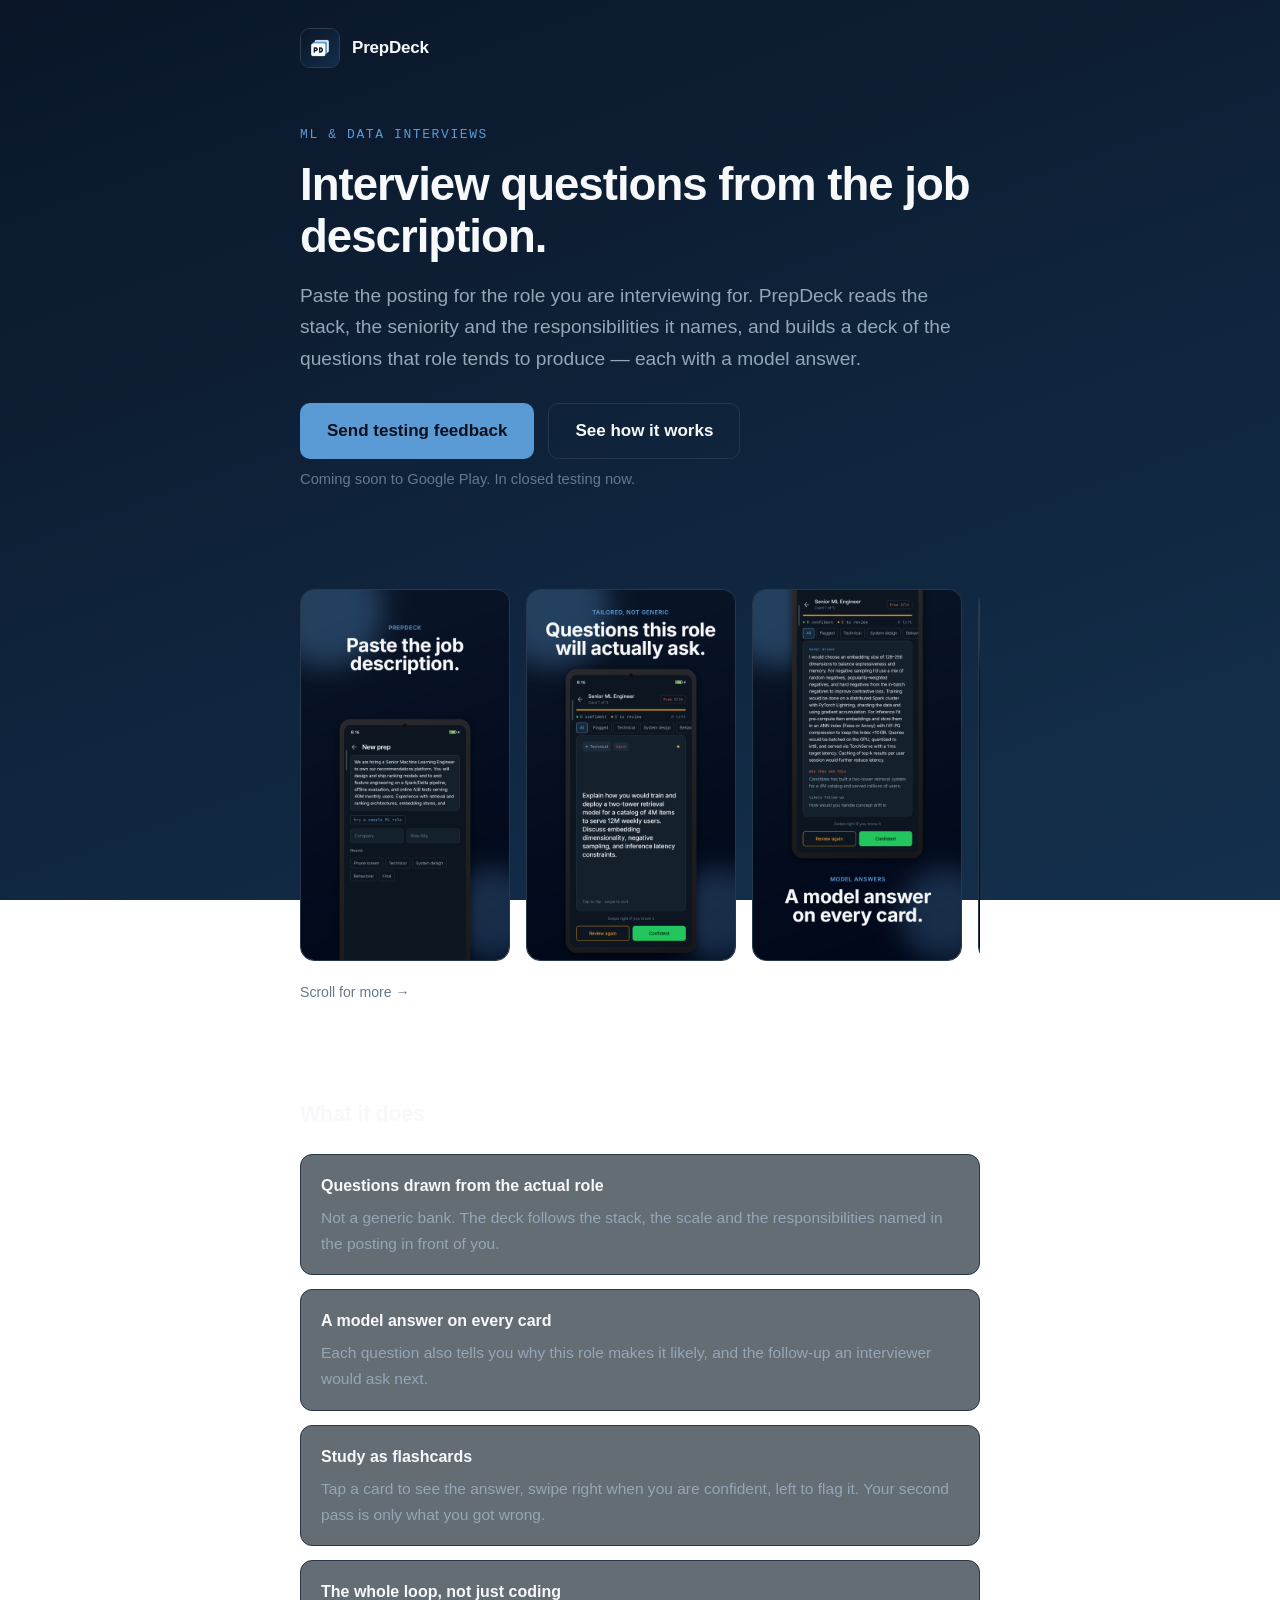
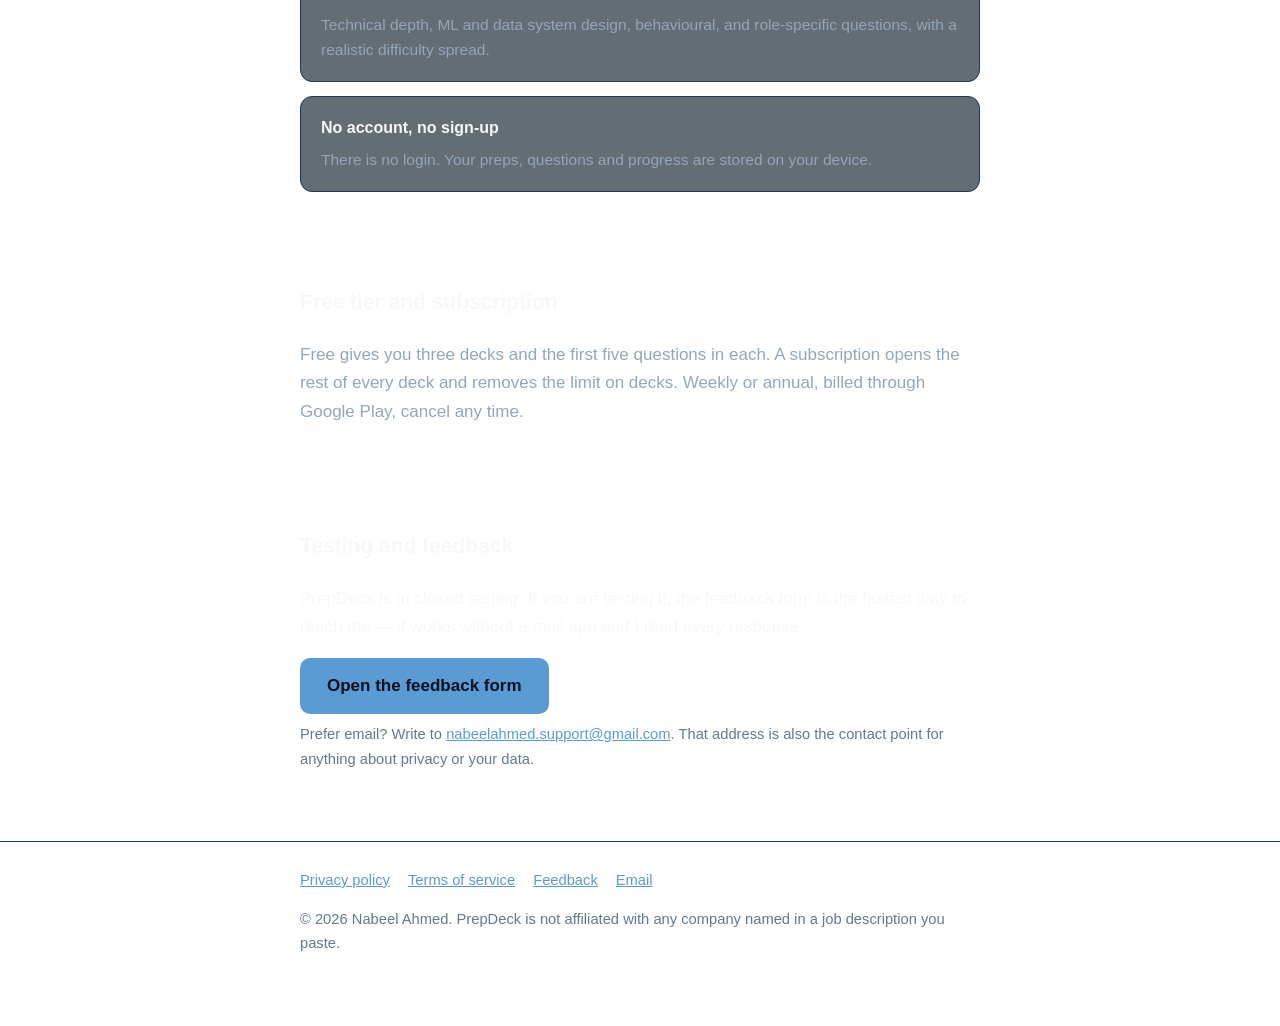
==== commit 0b005bc7: "Show all five screenshots, and scroll them instead of shrinking them Three of the five were on the p" ====
--- a/index.html
+++ b/index.html
@@ -42,9 +42,12 @@
     <div class="wrap">
       <div class="shots">
         <img src="assets/1.png" alt="Pasting a machine learning job description into PrepDeck">
-        <img src="assets/3.png" alt="A study card showing the model answer, why the question is asked, and the likely follow-up">
+        <img src="assets/2.png" alt="A study card showing a two-tower retrieval system design question">
+        <img src="assets/3.png" alt="The same card flipped, showing the model answer, why the question is asked, and the likely follow-up">
         <img src="assets/4.png" alt="Deck complete screen showing four questions confident and one flagged for review">
+        <img src="assets/5.png" alt="My preps list with one deck per role being interviewed for">
       </div>
+      <p class="shots-hint">Scroll for more &rarr;</p>
     </div>
   </section>
 
--- a/styles.css
+++ b/styles.css
@@ -134,24 +134,38 @@
 
 /* ---------- shots ---------- */
 
+/* All five store screenshots. A 5-up grid inside a 720px column would make each
+   phone too small to read, so they sit in a strip you can swipe or scroll --
+   full size on every screen, and the overflow hints there are more. */
 .shots {
-  display: grid;
-  grid-template-columns: repeat(3, 1fr);
+  display: flex;
   gap: 16px;
-  margin: 44px 0 8px;
+  margin: 44px 0 10px;
+  overflow-x: auto;
+  scroll-snap-type: x mandatory;
+  padding-bottom: 10px;
+  -webkit-overflow-scrolling: touch;
 }
 
 .shots img {
-  width: 100%;
+  flex: 0 0 auto;
+  width: 210px;
   height: auto;
   display: block;
   border-radius: 14px;
   border: 1px solid var(--border);
-}
-
-@media (max-width: 620px) {
-  .shots { grid-template-columns: repeat(2, 1fr); }
-  .shots img:nth-child(3) { display: none; }
+  scroll-snap-align: start;
+}
+
+.shots::-webkit-scrollbar { height: 8px; }
+.shots::-webkit-scrollbar-track { background: rgba(38, 56, 74, 0.4); border-radius: 4px; }
+.shots::-webkit-scrollbar-thumb { background: var(--border); border-radius: 4px; }
+.shots::-webkit-scrollbar-thumb:hover { background: var(--accent); }
+
+.shots-hint {
+  font-size: 0.88rem;
+  color: var(--tx-3);
+  margin: 0;
 }
 
 /* ---------- sections ---------- */
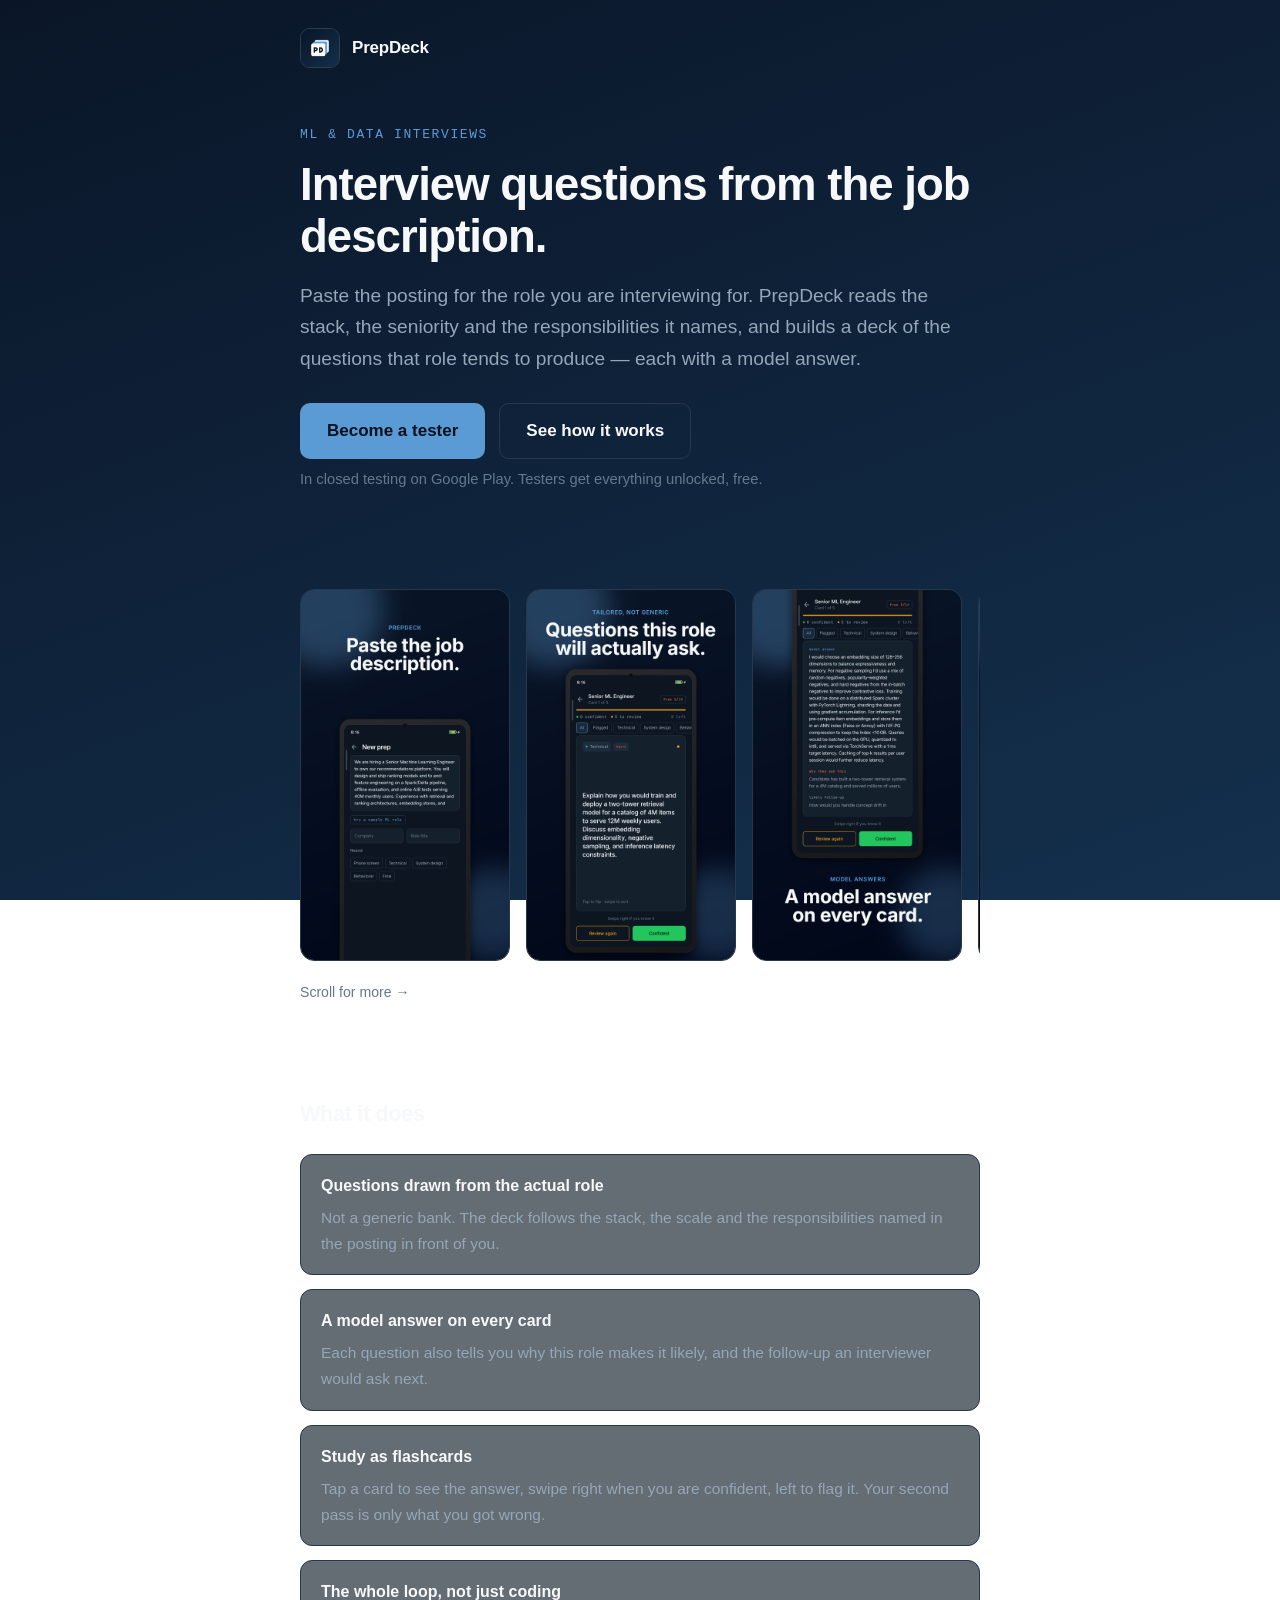
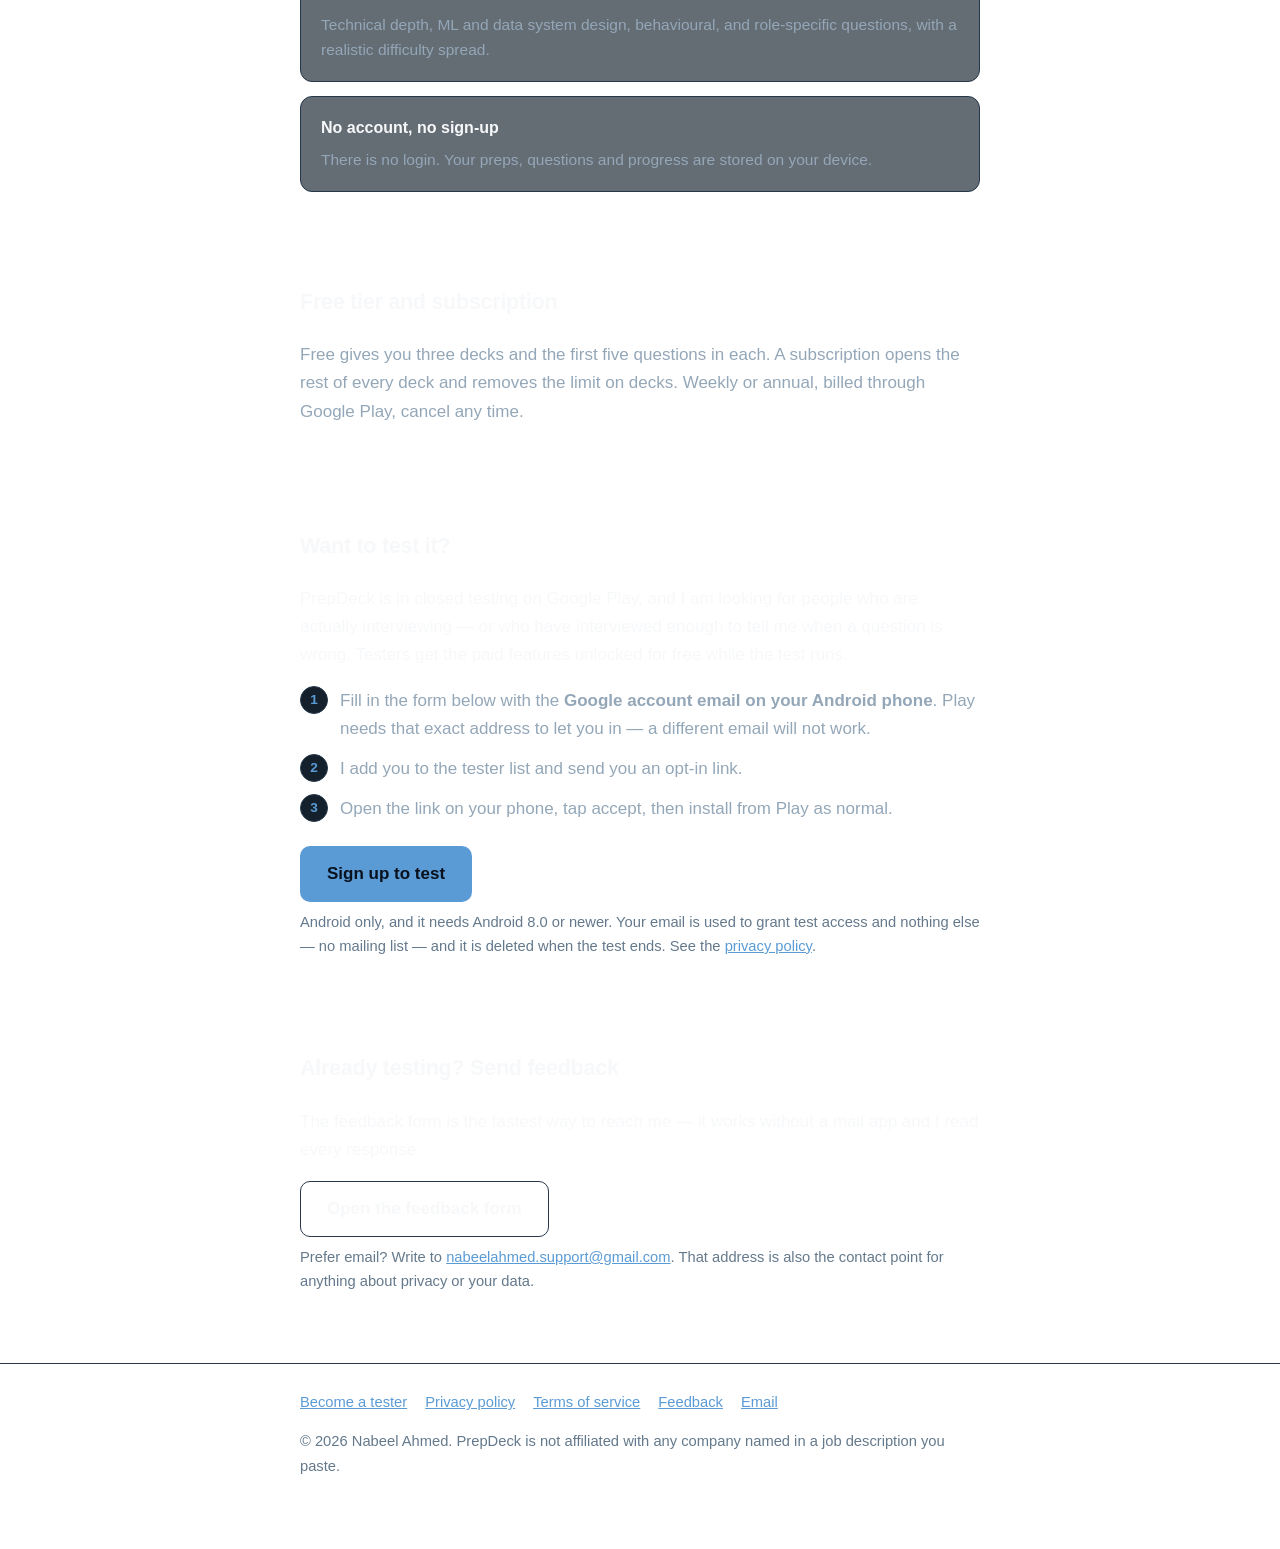
==== commit 20b9ea7b: "Ask for testers on the site, and cover the form in the privacy policy The page only had a feedback f" ====
--- a/index.html
+++ b/index.html
@@ -31,10 +31,10 @@
         the questions that role tends to produce — each with a model answer.
       </p>
       <div class="cta-row">
-        <a class="btn" href="https://forms.gle/MzrHFLdqTNHvTrN6A" target="_blank" rel="noopener">Send testing feedback</a>
+        <a class="btn" href="https://forms.gle/5wmbcj3zzPjug2FX6" target="_blank" rel="noopener">Become a tester</a>
         <a class="btn secondary" href="#features">See how it works</a>
       </div>
-      <p class="note">Coming soon to Google Play. In closed testing now.</p>
+      <p class="note">In closed testing on Google Play. Testers get everything unlocked, free.</p>
     </div>
   </section>
 
@@ -93,14 +93,38 @@
     </div>
   </section>
 
+  <section id="testers">
+    <div class="wrap">
+      <h2>Want to test it?</h2>
+      <p>PrepDeck is in closed testing on Google Play, and I am looking for people who
+         are actually interviewing — or who have interviewed enough to tell me when a
+         question is wrong. Testers get the paid features unlocked for free while the
+         test runs.</p>
+      <ol class="steps">
+        <li>Fill in the form below with the <strong>Google account email on your Android
+            phone</strong>. Play needs that exact address to let you in — a different
+            email will not work.</li>
+        <li>I add you to the tester list and send you an opt-in link.</li>
+        <li>Open the link on your phone, tap accept, then install from Play as normal.</li>
+      </ol>
+      <div class="cta-row">
+        <a class="btn" href="https://forms.gle/5wmbcj3zzPjug2FX6" target="_blank" rel="noopener">Sign up to test</a>
+      </div>
+      <p class="note">
+        Android only, and it needs Android 8.0 or newer. Your email is used to grant test
+        access and nothing else — no mailing list — and it is deleted when the test ends.
+        See the <a href="privacy_policy.html">privacy policy</a>.
+      </p>
+    </div>
+  </section>
+
   <section id="contact">
     <div class="wrap">
-      <h2>Testing and feedback</h2>
-      <p>PrepDeck is in closed testing. If you are testing it, the feedback form is the
-         fastest way to reach me — it works without a mail app and I read every
-         response.</p>
+      <h2>Already testing? Send feedback</h2>
+      <p>The feedback form is the fastest way to reach me — it works without a mail app
+         and I read every response.</p>
       <div class="cta-row">
-        <a class="btn" href="https://forms.gle/MzrHFLdqTNHvTrN6A" target="_blank" rel="noopener">Open the feedback form</a>
+        <a class="btn secondary" href="https://forms.gle/MzrHFLdqTNHvTrN6A" target="_blank" rel="noopener">Open the feedback form</a>
       </div>
       <p class="note">
         Prefer email? Write to
@@ -115,6 +139,7 @@
 <footer class="site">
   <div class="wrap">
     <nav>
+      <a href="#testers">Become a tester</a>
       <a href="privacy_policy.html">Privacy policy</a>
       <a href="terms.html">Terms of service</a>
       <a href="https://forms.gle/MzrHFLdqTNHvTrN6A" target="_blank" rel="noopener">Feedback</a>
--- a/styles.css
+++ b/styles.css
@@ -282,3 +282,39 @@
   border-radius: 4px;
   font-size: 0.9em;
 }
+
+/* ---------- tester steps ---------- */
+/* Numbered rather than bulleted because the order genuinely matters: an opt-in
+   link opened before the address is on the tester list just shows an error. */
+.steps {
+  counter-reset: step;
+  list-style: none;
+  padding: 0;
+  margin: 18px 0 22px;
+}
+
+.steps li {
+  counter-increment: step;
+  position: relative;
+  padding-left: 40px;
+  margin: 12px 0;
+  color: var(--tx-2);
+}
+
+.steps li::before {
+  content: counter(step);
+  position: absolute;
+  left: 0;
+  top: -1px;
+  width: 26px;
+  height: 26px;
+  border-radius: 50%;
+  background: var(--surface);
+  border: 1px solid var(--border);
+  color: var(--accent);
+  font-size: 0.85rem;
+  font-weight: 600;
+  display: flex;
+  align-items: center;
+  justify-content: center;
+}
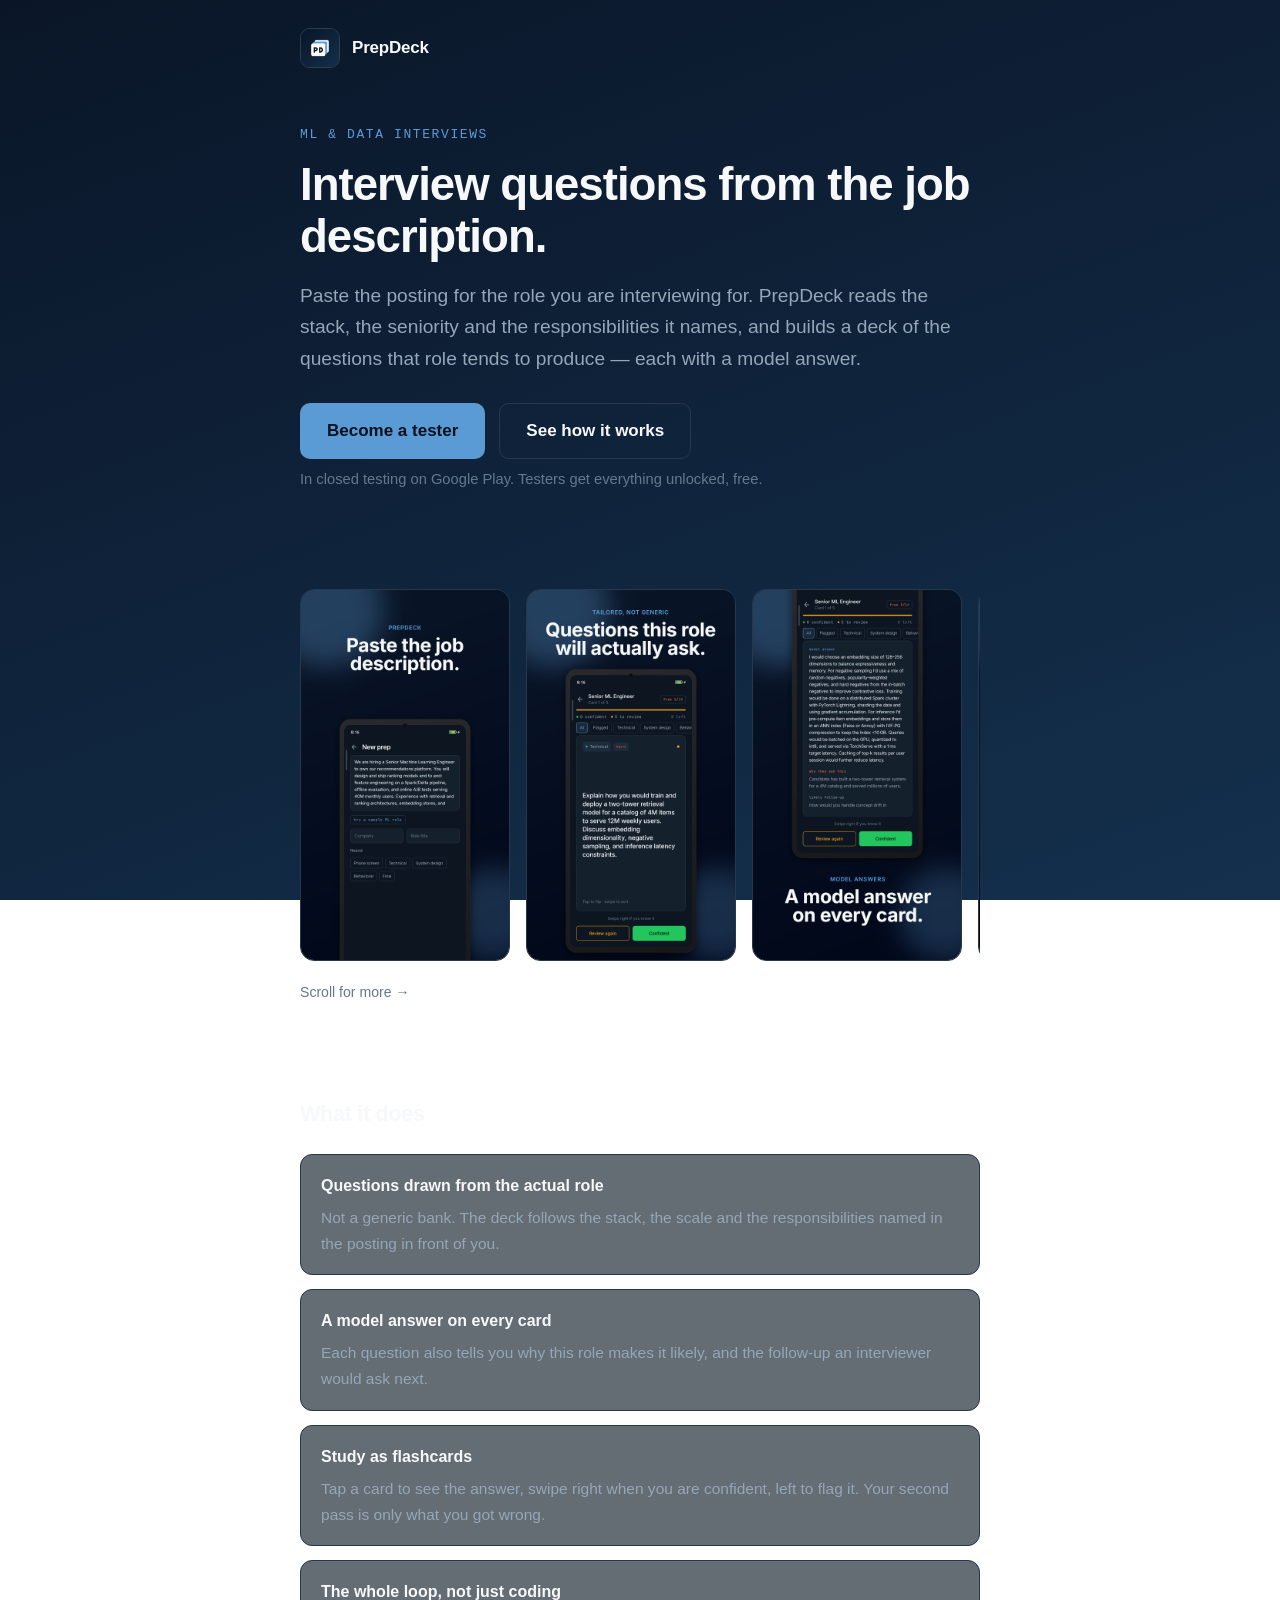
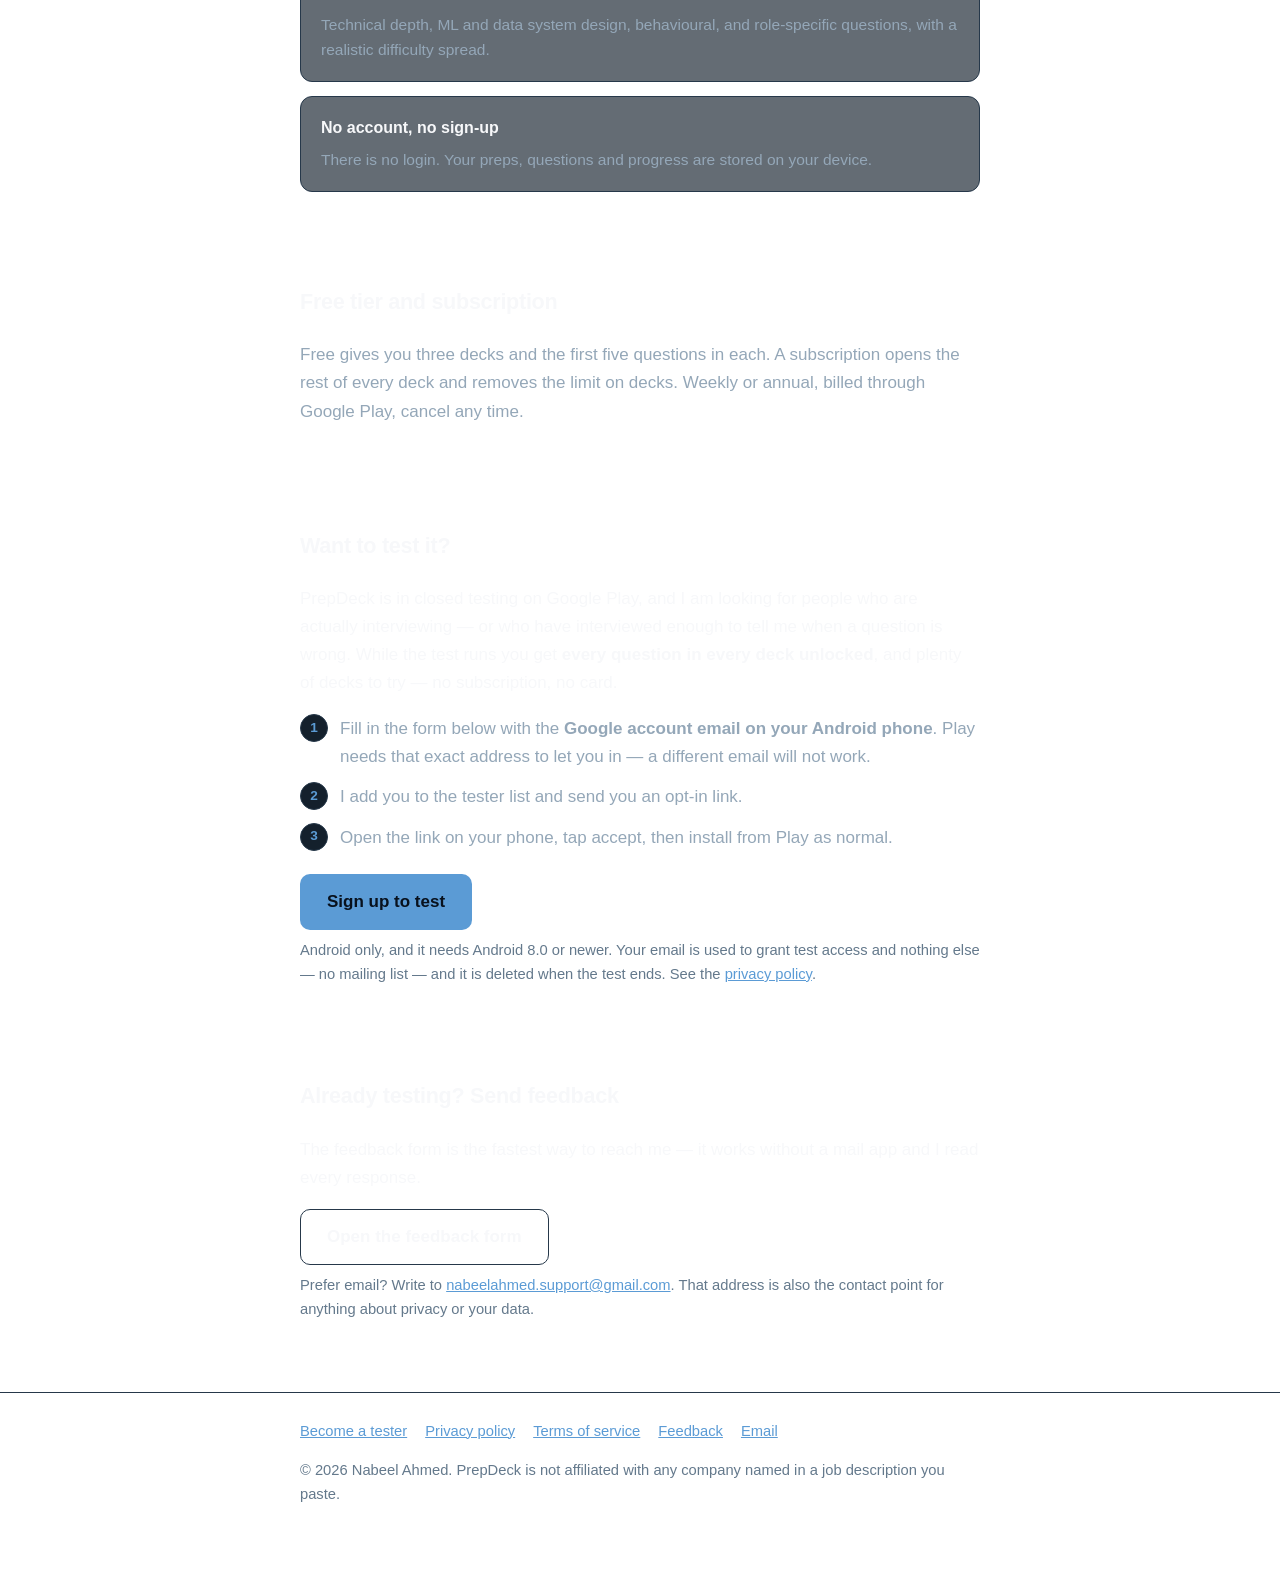
==== commit 26ac7684: "Say what testers actually get, rather than 'paid features unlocked'" ====
--- a/index.html
+++ b/index.html
@@ -98,8 +98,8 @@
       <h2>Want to test it?</h2>
       <p>PrepDeck is in closed testing on Google Play, and I am looking for people who
          are actually interviewing — or who have interviewed enough to tell me when a
-         question is wrong. Testers get the paid features unlocked for free while the
-         test runs.</p>
+         question is wrong. While the test runs you get <strong>every question in every
+         deck unlocked</strong>, and plenty of decks to try — no subscription, no card.</p>
       <ol class="steps">
         <li>Fill in the form below with the <strong>Google account email on your Android
             phone</strong>. Play needs that exact address to let you in — a different
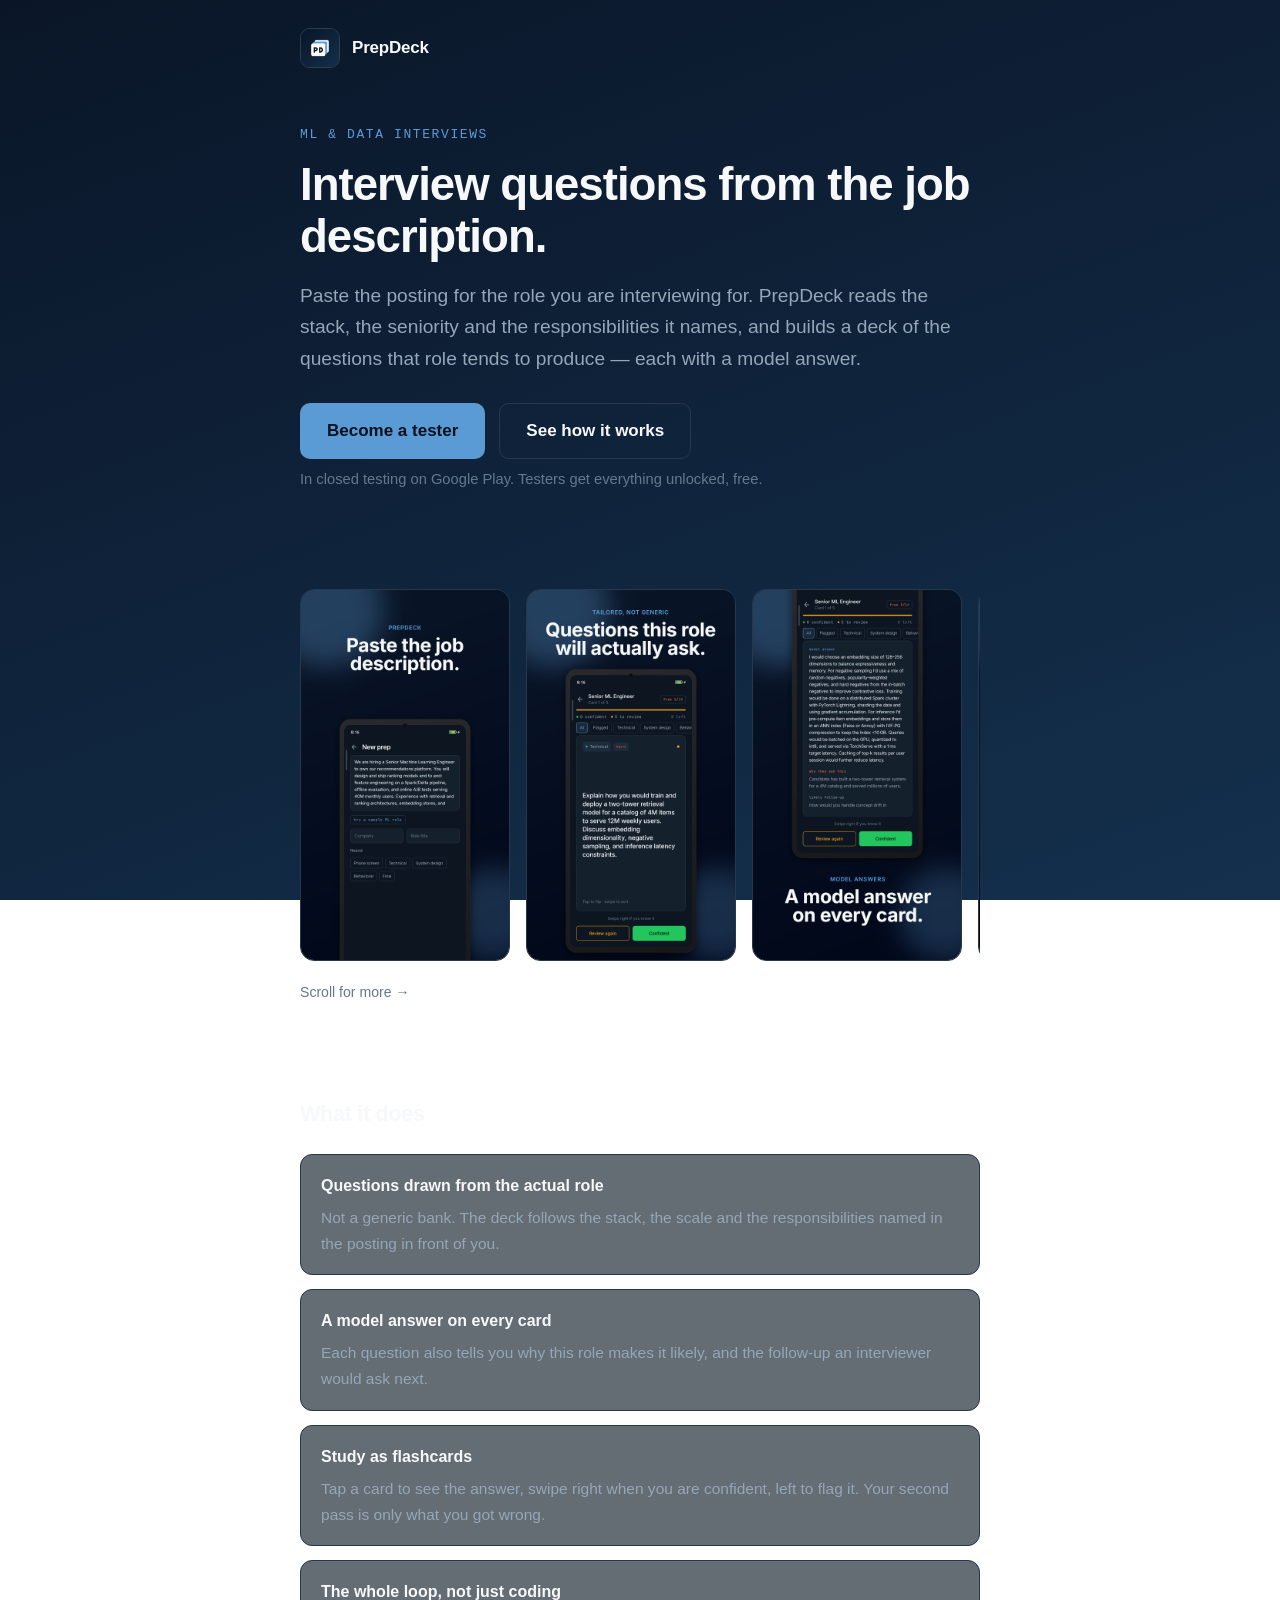
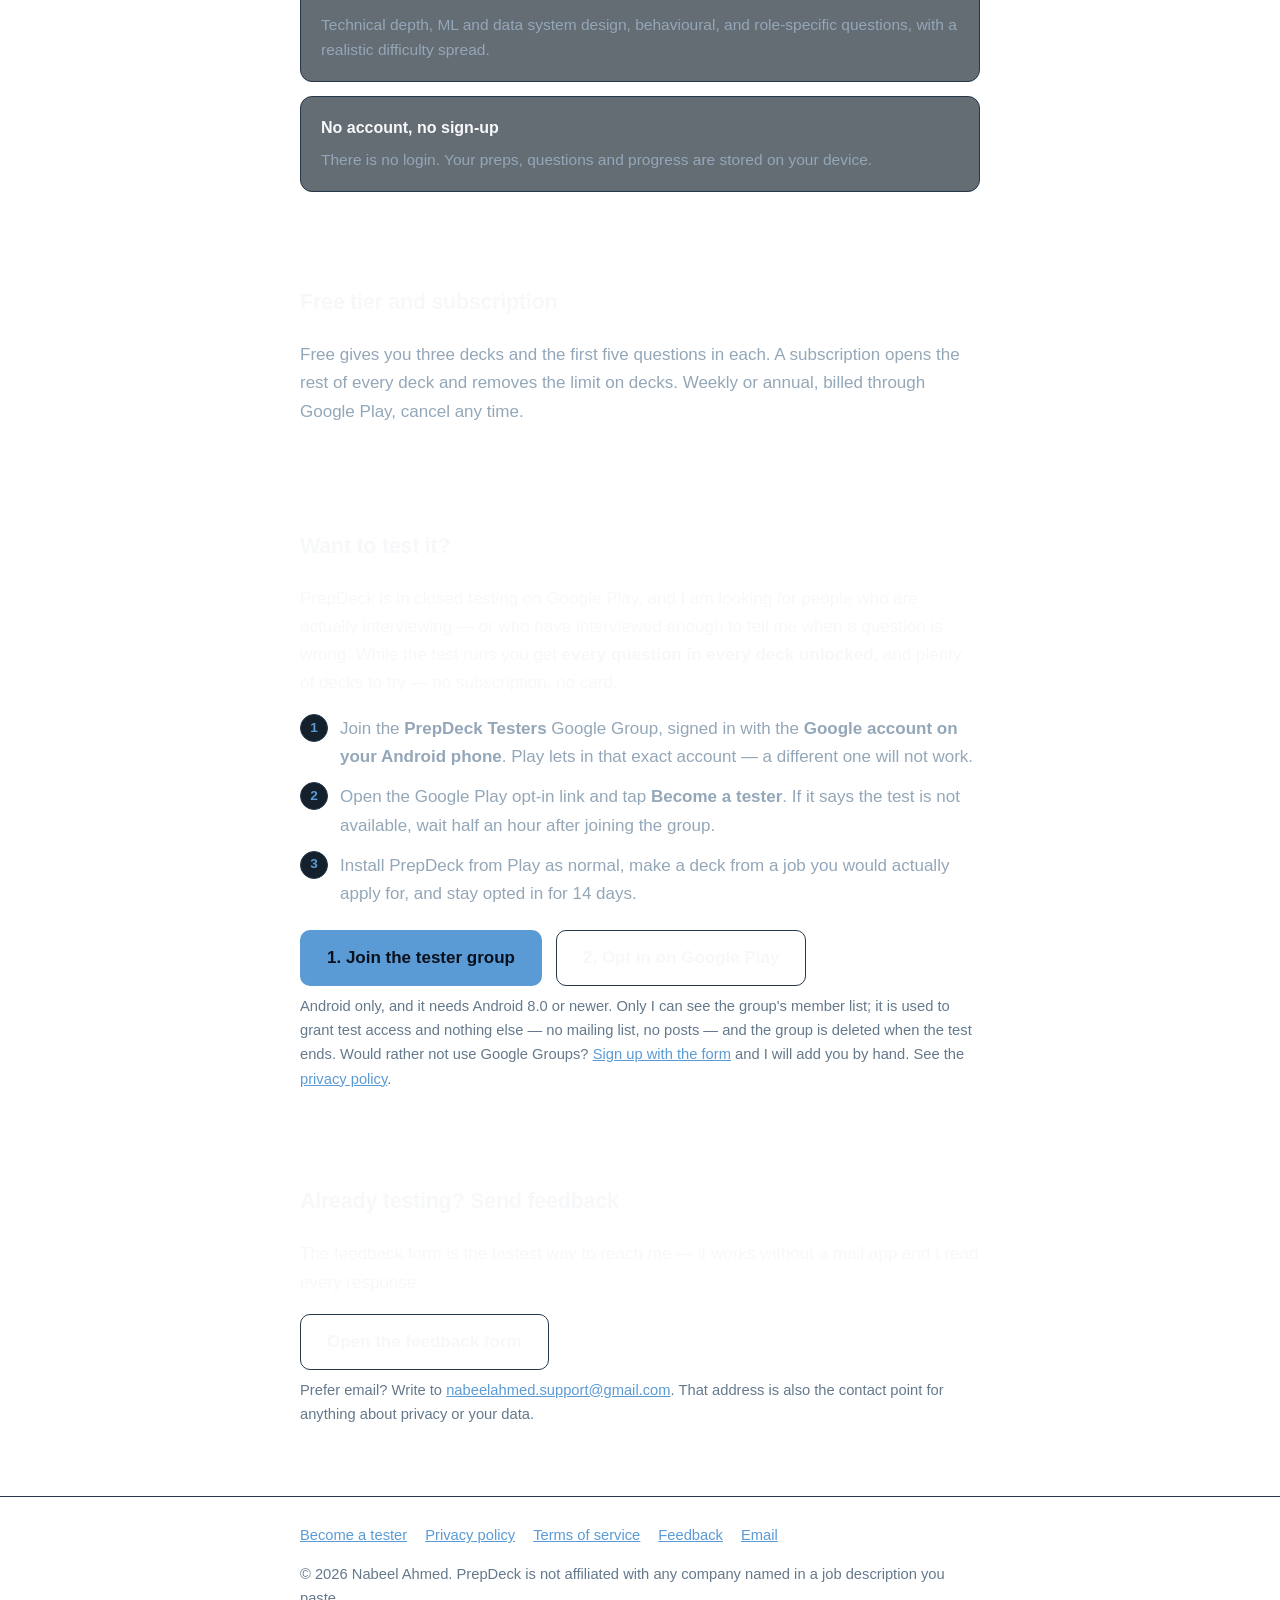
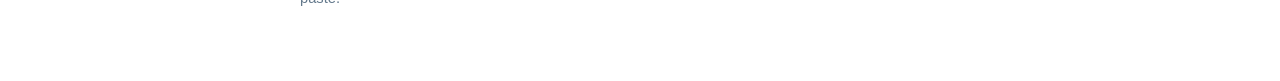
==== commit ebf2cecd: "Let testers join through the Google Group The tester section points at the PrepDeck Testers group an" ====
--- a/index.html
+++ b/index.html
@@ -31,7 +31,7 @@
         the questions that role tends to produce — each with a model answer.
       </p>
       <div class="cta-row">
-        <a class="btn" href="https://forms.gle/5wmbcj3zzPjug2FX6" target="_blank" rel="noopener">Become a tester</a>
+        <a class="btn" href="#testers">Become a tester</a>
         <a class="btn secondary" href="#features">See how it works</a>
       </div>
       <p class="note">In closed testing on Google Play. Testers get everything unlocked, free.</p>
@@ -101,19 +101,24 @@
          question is wrong. While the test runs you get <strong>every question in every
          deck unlocked</strong>, and plenty of decks to try — no subscription, no card.</p>
       <ol class="steps">
-        <li>Fill in the form below with the <strong>Google account email on your Android
-            phone</strong>. Play needs that exact address to let you in — a different
-            email will not work.</li>
-        <li>I add you to the tester list and send you an opt-in link.</li>
-        <li>Open the link on your phone, tap accept, then install from Play as normal.</li>
+        <li>Join the <strong>PrepDeck Testers</strong> Google Group, signed in with the
+            <strong>Google account on your Android phone</strong>. Play lets in that exact
+            account — a different one will not work.</li>
+        <li>Open the Google Play opt-in link and tap <strong>Become a tester</strong>. If it
+            says the test is not available, wait half an hour after joining the group.</li>
+        <li>Install PrepDeck from Play as normal, make a deck from a job you would actually
+            apply for, and stay opted in for 14 days.</li>
       </ol>
       <div class="cta-row">
-        <a class="btn" href="https://forms.gle/5wmbcj3zzPjug2FX6" target="_blank" rel="noopener">Sign up to test</a>
+        <a class="btn" href="https://groups.google.com/g/prepdeck-testers" target="_blank" rel="noopener">1. Join the tester group</a>
+        <a class="btn secondary" href="https://play.google.com/apps/testing/com.nabeelahmed314.prepdeck" target="_blank" rel="noopener">2. Opt in on Google Play</a>
       </div>
       <p class="note">
-        Android only, and it needs Android 8.0 or newer. Your email is used to grant test
-        access and nothing else — no mailing list — and it is deleted when the test ends.
-        See the <a href="privacy_policy.html">privacy policy</a>.
+        Android only, and it needs Android 8.0 or newer. Only I can see the group's member
+        list; it is used to grant test access and nothing else — no mailing list, no posts —
+        and the group is deleted when the test ends. Would rather not use Google Groups?
+        <a href="https://forms.gle/5wmbcj3zzPjug2FX6" target="_blank" rel="noopener">Sign up with the form</a>
+        and I will add you by hand. See the <a href="privacy_policy.html">privacy policy</a>.
       </p>
     </div>
   </section>
